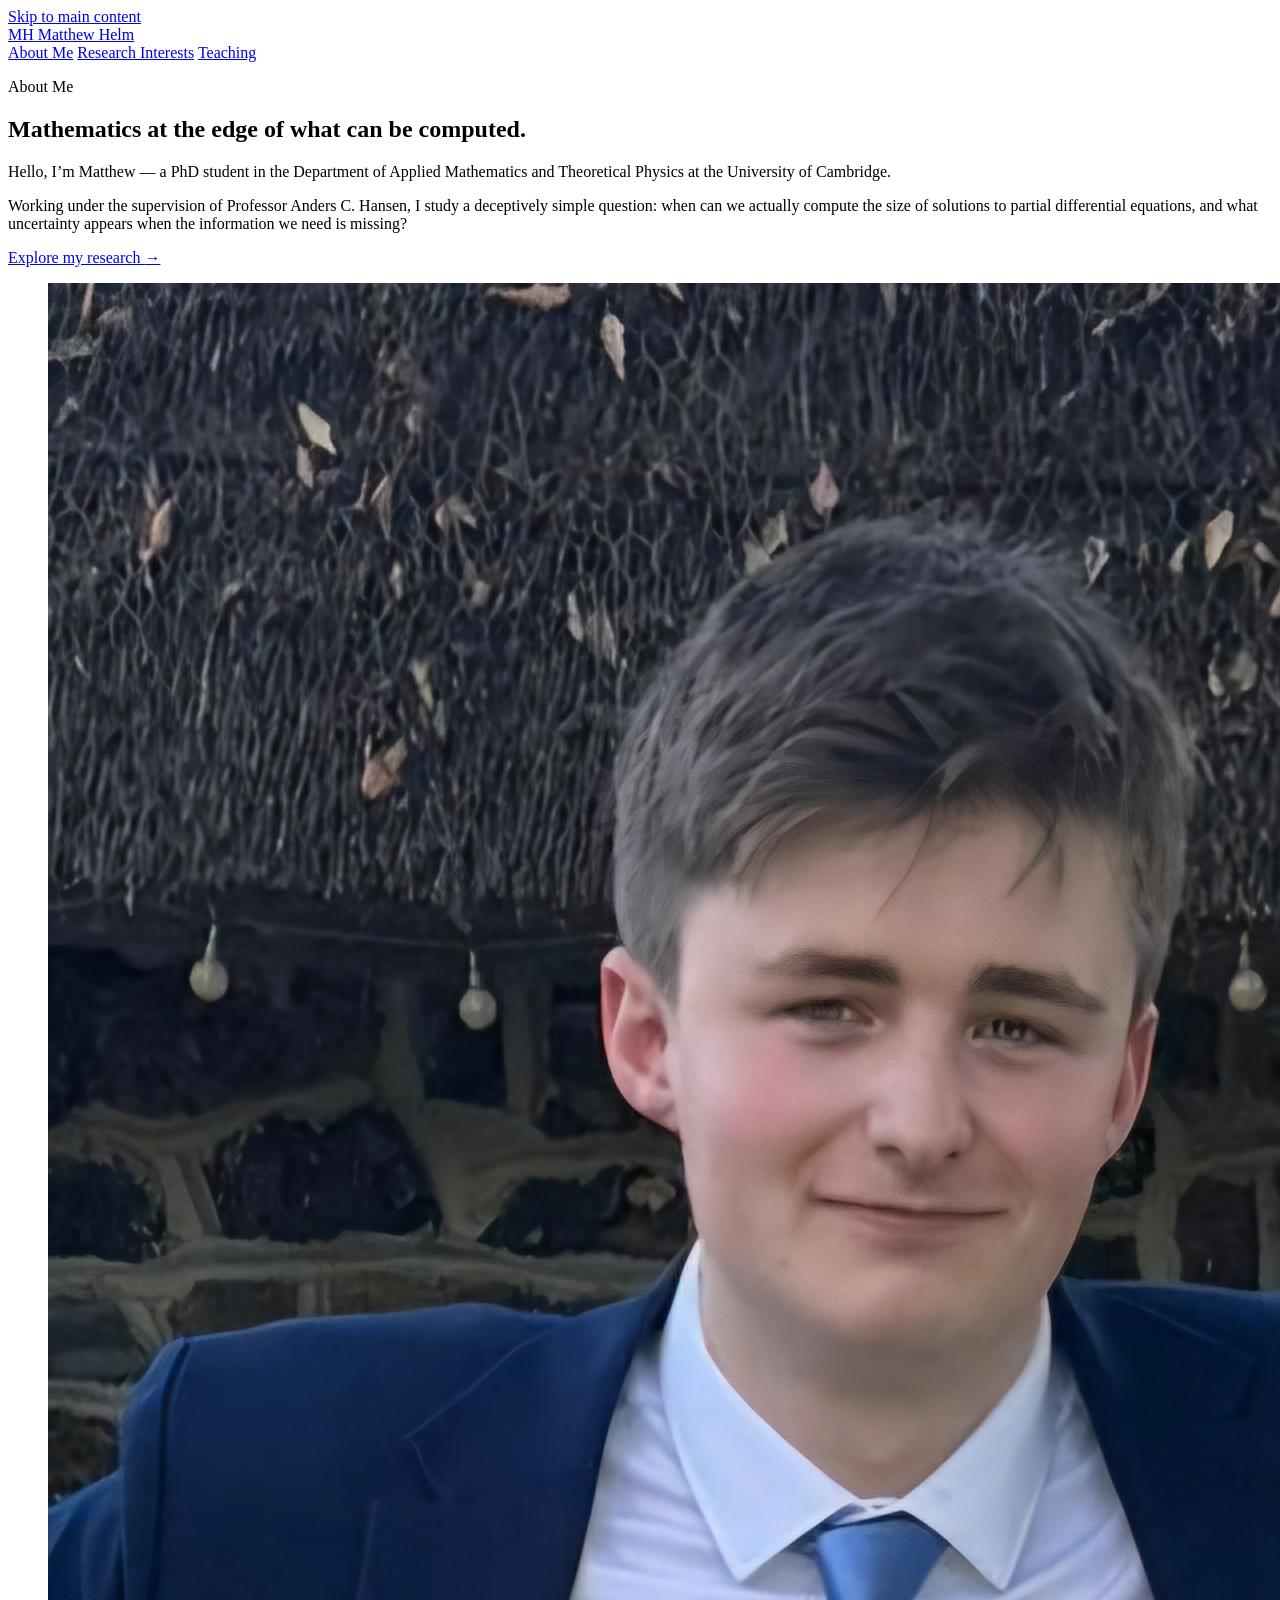
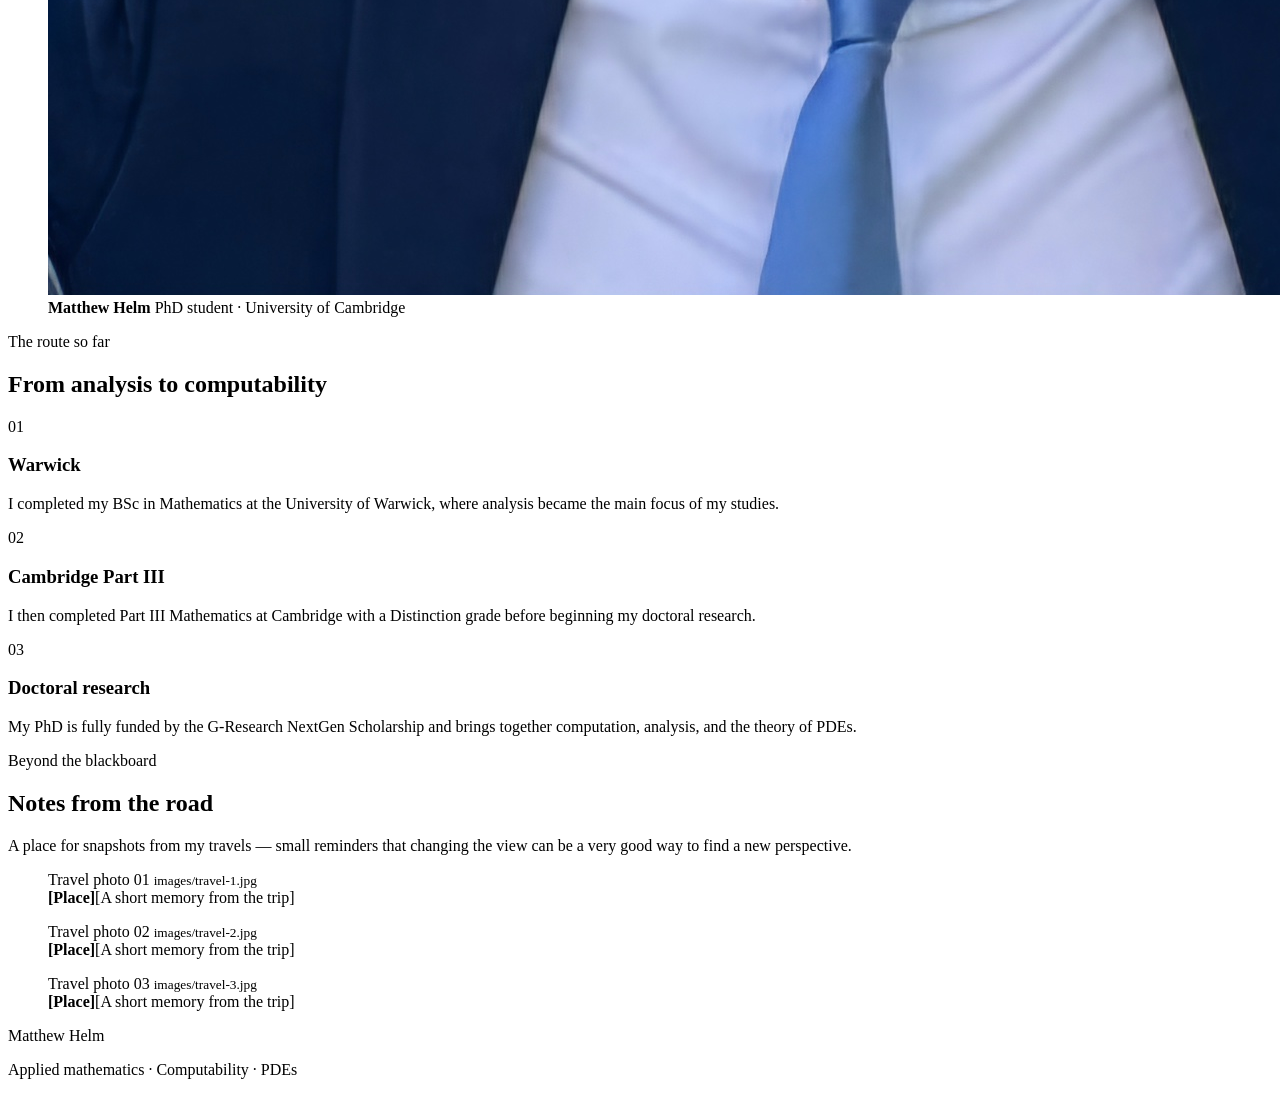
==== index.html @ 7ed7c749 "Add files via upload" ====
<!DOCTYPE html>
<html lang="en">
<head>
  <meta charset="UTF-8">
  <meta name="viewport" content="width=device-width, initial-scale=1.0">
  <meta name="description" content="About Matthew Helm, a PhD student in applied mathematics at the University of Cambridge.">
  <title>About Me | Matthew Helm</title>
  <link rel="stylesheet" href="styles.css">
</head>
<body>
  <a class="skip-link" href="#main-content">Skip to main content</a>

  <header class="site-header">
    <div class="shell header-inner">
      <a class="site-name" href="index.html" aria-label="Matthew Helm, home">
        <span class="monogram" aria-hidden="true">MH</span>
        <span>Matthew Helm</span>
      </a>

      <nav class="site-nav" aria-label="Primary navigation">
        <a href="index.html" aria-current="page">About Me</a>
        <a href="research.html">Research Interests</a>
        <a href="teaching.html">Teaching</a>
      </nav>
    </div>
  </header>

  <main id="main-content">
    <section class="hero shell">
      <div class="hero-copy">
        <p class="eyebrow">About Me</p>
        <h1>Mathematics at the edge of what can be computed.</h1>
        <p class="lead">
          Hello, I’m Matthew — a PhD student in the Department of Applied Mathematics
          and Theoretical Physics at the University of Cambridge.
        </p>
        <p>
          Working under the supervision of Professor Anders C. Hansen, I study a
          deceptively simple question: when can we actually compute the size of
          solutions to partial differential equations, and what uncertainty appears
          when the information we need is missing?
        </p>
        <a class="text-link" href="research.html">Explore my research <span aria-hidden="true">→</span></a>
      </div>

      <figure class="portrait-card">
        <!-- Keep your existing profile photo at images/profile.jpg. -->
        <div class="portrait-media">
          <object class="profile-photo" data="images/profile.jpg" type="image/jpeg" aria-label="Portrait of Matthew Helm">
            <div class="profile-placeholder">
              <span>Profile photo</span>
              <small>images/profile.jpg</small>
            </div>
          </object>
        </div>
        <figcaption>
          <strong>Matthew Helm</strong>
          <span>PhD student · University of Cambridge</span>
        </figcaption>
      </figure>
    </section>

    <section class="section shell">
      <div class="section-heading">
        <p class="eyebrow">The route so far</p>
        <h2>From analysis to computability</h2>
      </div>

      <div class="story-grid">
        <article class="story-card">
          <span class="story-number">01</span>
          <h3>Warwick</h3>
          <p>
            I completed my BSc in Mathematics at the University of Warwick, where
            analysis became the main focus of my studies.
          </p>
        </article>

        <article class="story-card">
          <span class="story-number">02</span>
          <h3>Cambridge Part III</h3>
          <p>
            I then completed Part III Mathematics at Cambridge with a Distinction
            grade before beginning my doctoral research.
          </p>
        </article>

        <article class="story-card accent-card">
          <span class="story-number">03</span>
          <h3>Doctoral research</h3>
          <p>
            My PhD is fully funded by the G-Research NextGen Scholarship and brings
            together computation, analysis, and the theory of PDEs.
          </p>
        </article>
      </div>
    </section>

    <section class="section travel-section">
      <div class="shell">
        <div class="section-heading split-heading">
          <div>
            <p class="eyebrow">Beyond the blackboard</p>
            <h2>Notes from the road</h2>
          </div>
          <p>
            A place for snapshots from my travels — small reminders that changing
            the view can be a very good way to find a new perspective.
          </p>
        </div>

        <div class="travel-grid">
          <figure class="travel-card">
            <!-- Replace the div below with: <img src="images/travel-1.jpg" alt="Describe the place and what is visible"> -->
            <div class="photo-placeholder" role="img" aria-label="Placeholder for the first travel photograph">
              <span>Travel photo 01</span>
              <small>images/travel-1.jpg</small>
            </div>
            <figcaption><strong>[Place]</strong><span>[A short memory from the trip]</span></figcaption>
          </figure>

          <figure class="travel-card">
            <!-- Replace the div below with: <img src="images/travel-2.jpg" alt="Describe the place and what is visible"> -->
            <div class="photo-placeholder warm" role="img" aria-label="Placeholder for the second travel photograph">
              <span>Travel photo 02</span>
              <small>images/travel-2.jpg</small>
            </div>
            <figcaption><strong>[Place]</strong><span>[A short memory from the trip]</span></figcaption>
          </figure>

          <figure class="travel-card">
            <!-- Replace the div below with: <img src="images/travel-3.jpg" alt="Describe the place and what is visible"> -->
            <div class="photo-placeholder cool" role="img" aria-label="Placeholder for the third travel photograph">
              <span>Travel photo 03</span>
              <small>images/travel-3.jpg</small>
            </div>
            <figcaption><strong>[Place]</strong><span>[A short memory from the trip]</span></figcaption>
          </figure>
        </div>
      </div>
    </section>
  </main>

  <footer class="site-footer">
    <div class="shell footer-inner">
      <p>Matthew Helm</p>
      <p>Applied mathematics · Computability · PDEs</p>
    </div>
  </footer>
</body>
</html>
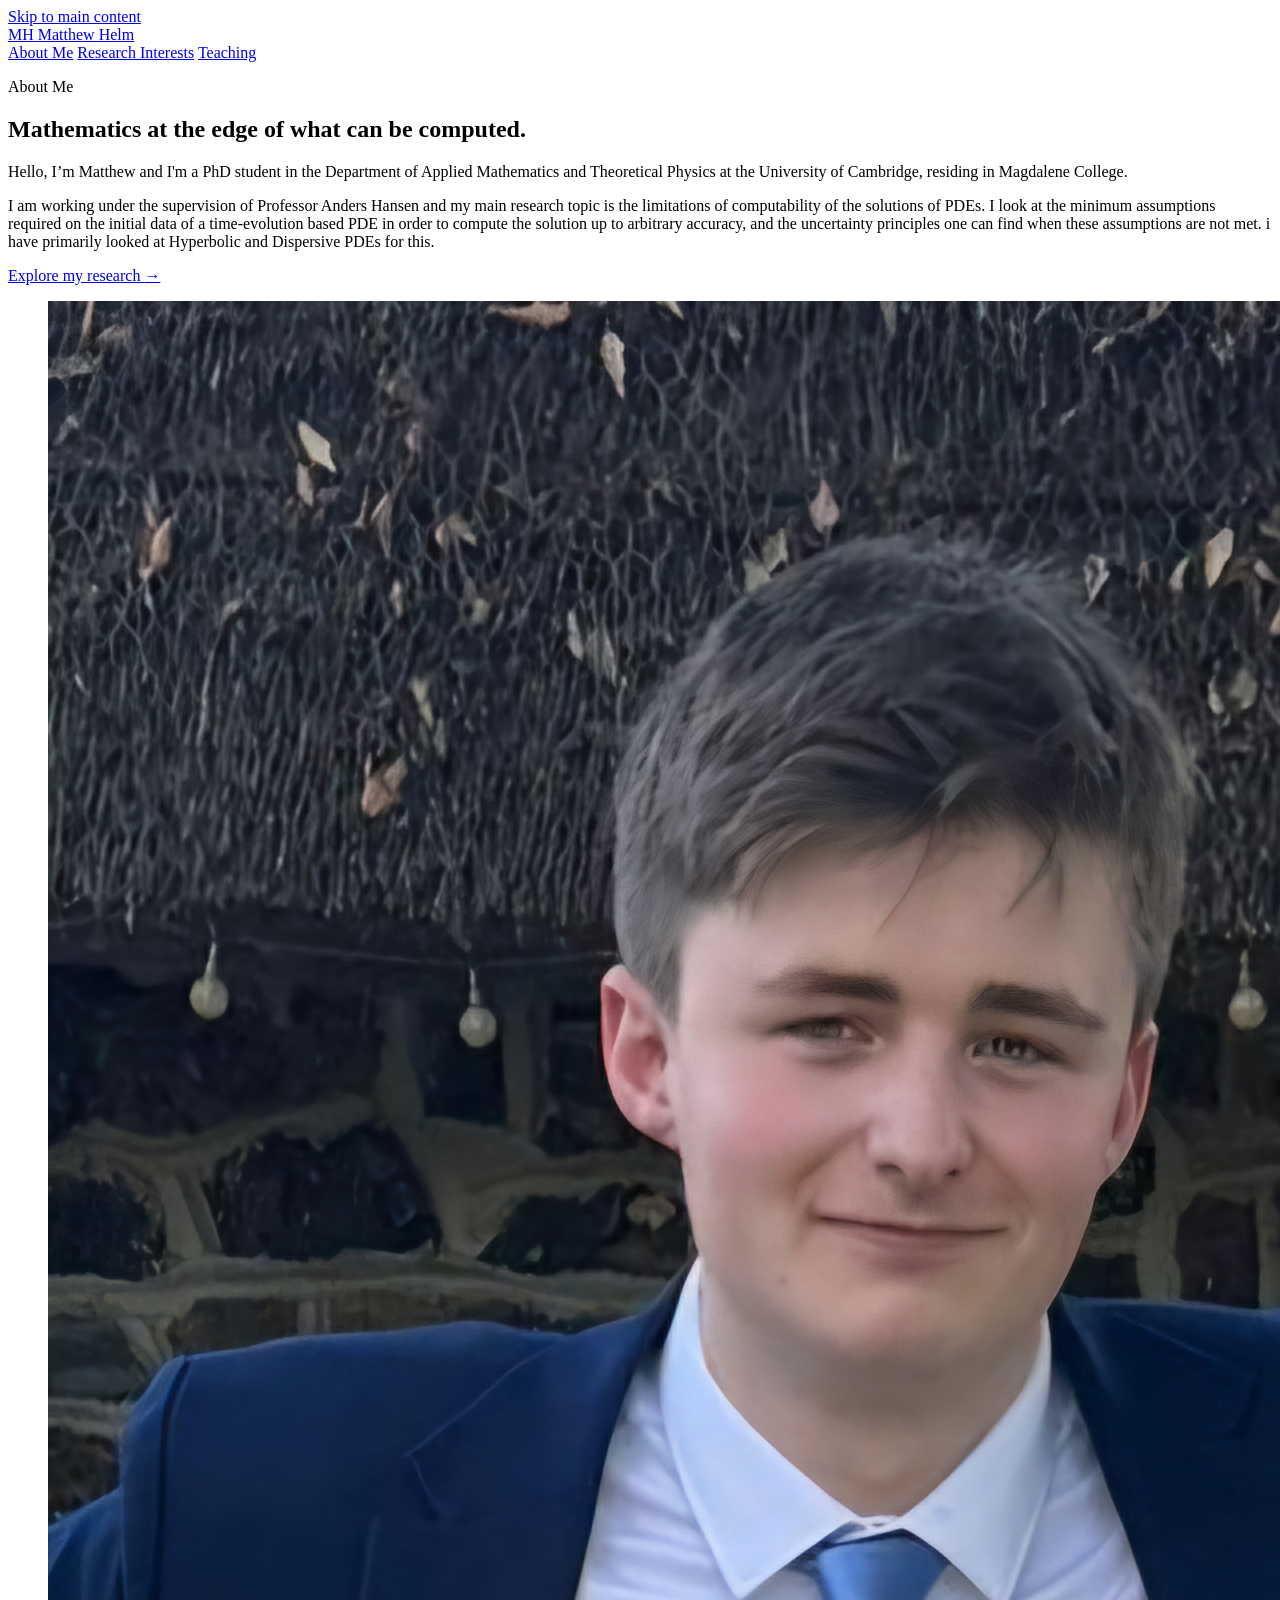
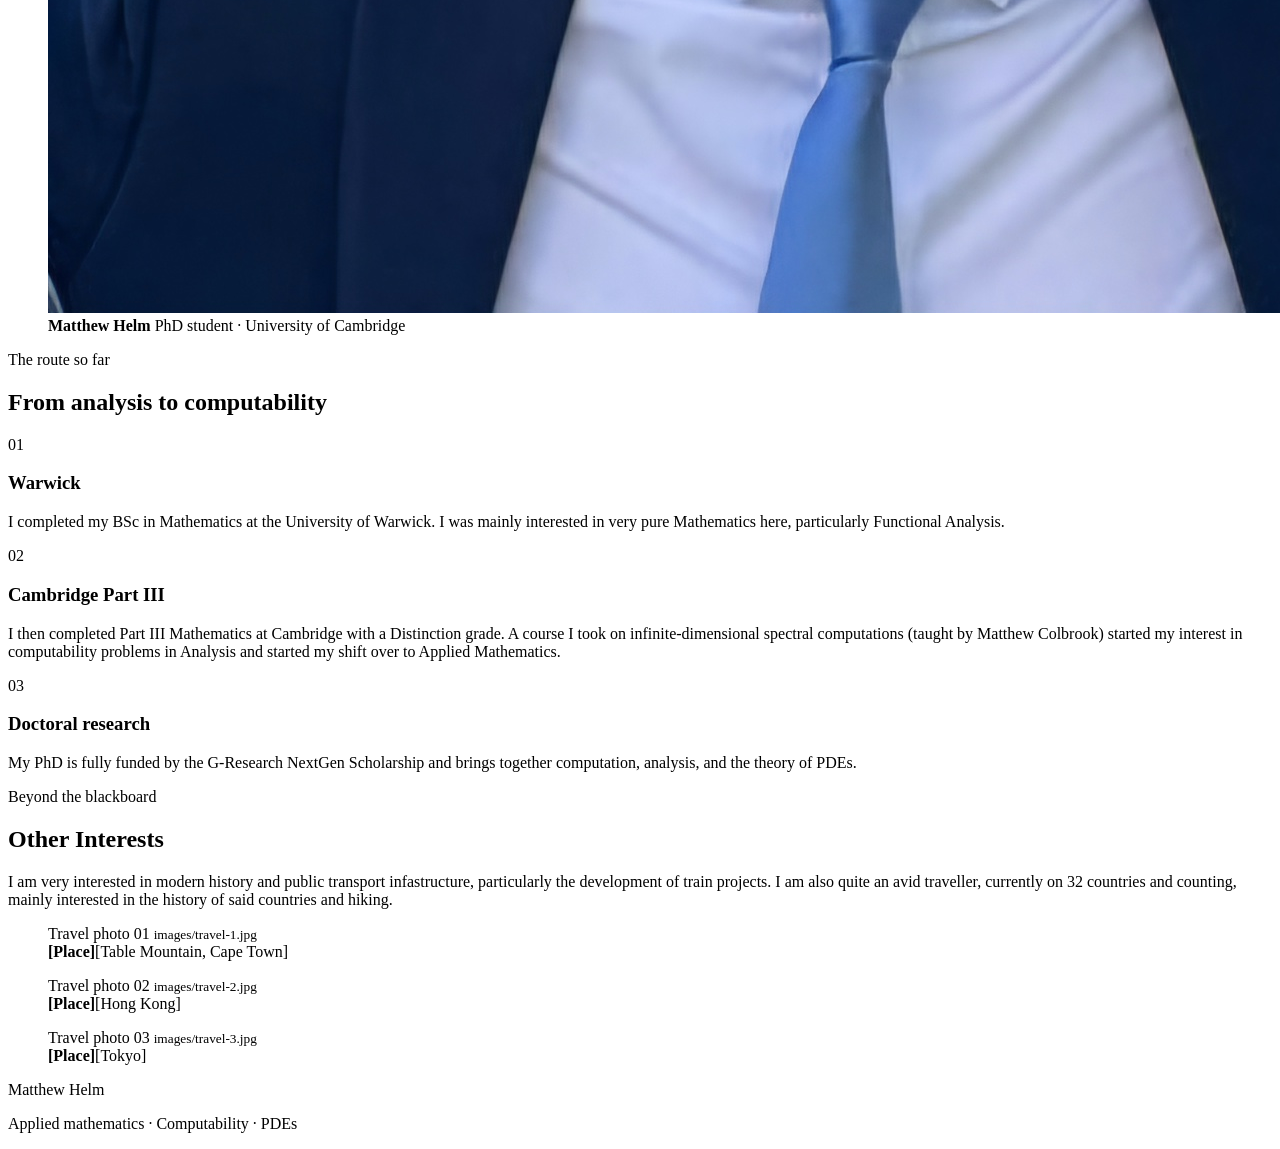
==== commit 23e4c33a: "Revise personal details and interests in index.html Updated personal information and interests in th" ====
--- a/index.html
+++ b/index.html
@@ -3,7 +3,6 @@
 <head>
   <meta charset="UTF-8">
   <meta name="viewport" content="width=device-width, initial-scale=1.0">
-  <meta name="description" content="About Matthew Helm, a PhD student in applied mathematics at the University of Cambridge.">
   <title>About Me | Matthew Helm</title>
   <link rel="stylesheet" href="styles.css">
 </head>
@@ -31,14 +30,13 @@
         <p class="eyebrow">About Me</p>
         <h1>Mathematics at the edge of what can be computed.</h1>
         <p class="lead">
-          Hello, I’m Matthew — a PhD student in the Department of Applied Mathematics
-          and Theoretical Physics at the University of Cambridge.
+          Hello, I’m Matthew and I'm a PhD student in the Department of Applied Mathematics
+          and Theoretical Physics at the University of Cambridge, residing in Magdalene College.
         </p>
         <p>
-          Working under the supervision of Professor Anders C. Hansen, I study a
-          deceptively simple question: when can we actually compute the size of
-          solutions to partial differential equations, and what uncertainty appears
-          when the information we need is missing?
+          I am working under the supervision of Professor Anders Hansen and my main research topic is the limitations of computability of the solutions of PDEs.
+          I look at the minimum assumptions required on the initial data of a time-evolution based PDE in order to compute the solution up to arbitrary accuracy,
+          and the uncertainty principles one can find when these assumptions are not met. i have primarily looked at Hyperbolic and Dispersive PDEs for this.
         </p>
         <a class="text-link" href="research.html">Explore my research <span aria-hidden="true">→</span></a>
       </div>
@@ -71,8 +69,7 @@
           <span class="story-number">01</span>
           <h3>Warwick</h3>
           <p>
-            I completed my BSc in Mathematics at the University of Warwick, where
-            analysis became the main focus of my studies.
+            I completed my BSc in Mathematics at the University of Warwick. I was mainly interested in very pure Mathematics here, particularly Functional Analysis.
           </p>
         </article>
 
@@ -81,7 +78,8 @@
           <h3>Cambridge Part III</h3>
           <p>
             I then completed Part III Mathematics at Cambridge with a Distinction
-            grade before beginning my doctoral research.
+            grade. A course I took on infinite-dimensional spectral computations (taught by Matthew Colbrook) started my interest in computability problems in Analysis and
+            started my shift over to Applied Mathematics.
           </p>
         </article>
 
@@ -101,11 +99,11 @@
         <div class="section-heading split-heading">
           <div>
             <p class="eyebrow">Beyond the blackboard</p>
-            <h2>Notes from the road</h2>
+            <h2>Other Interests</h2>
           </div>
           <p>
-            A place for snapshots from my travels — small reminders that changing
-            the view can be a very good way to find a new perspective.
+            I am very interested in modern history and public transport infastructure, particularly the development of train projects.
+            I am also quite an avid traveller, currently on 32 countries and counting, mainly interested in the history of said countries and hiking.
           </p>
         </div>
 
@@ -116,7 +114,7 @@
               <span>Travel photo 01</span>
               <small>images/travel-1.jpg</small>
             </div>
-            <figcaption><strong>[Place]</strong><span>[A short memory from the trip]</span></figcaption>
+            <figcaption><strong>[Place]</strong><span>[Table Mountain, Cape Town]</span></figcaption>
           </figure>
 
           <figure class="travel-card">
@@ -125,7 +123,7 @@
               <span>Travel photo 02</span>
               <small>images/travel-2.jpg</small>
             </div>
-            <figcaption><strong>[Place]</strong><span>[A short memory from the trip]</span></figcaption>
+            <figcaption><strong>[Place]</strong><span>[Hong Kong]</span></figcaption>
           </figure>
 
           <figure class="travel-card">
@@ -134,7 +132,7 @@
               <span>Travel photo 03</span>
               <small>images/travel-3.jpg</small>
             </div>
-            <figcaption><strong>[Place]</strong><span>[A short memory from the trip]</span></figcaption>
+            <figcaption><strong>[Place]</strong><span>[Tokyo]</span></figcaption>
           </figure>
         </div>
       </div>
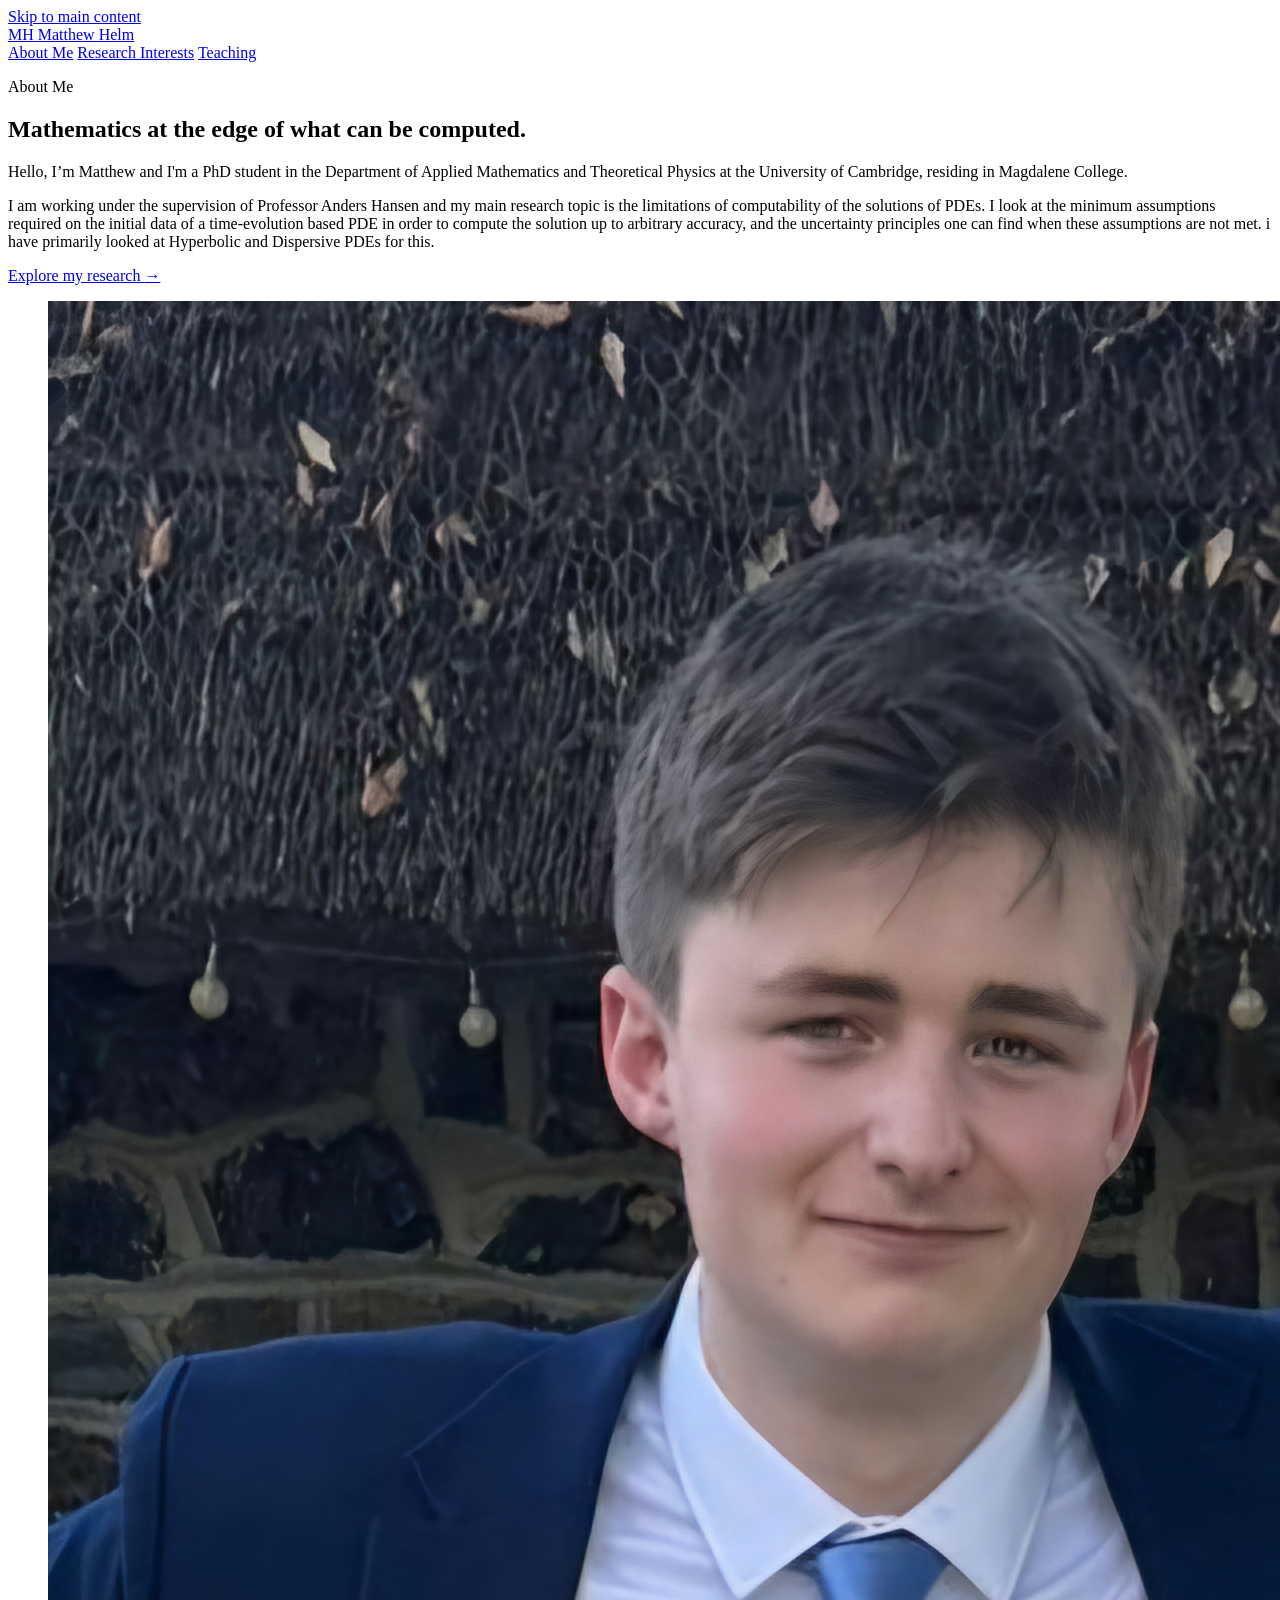
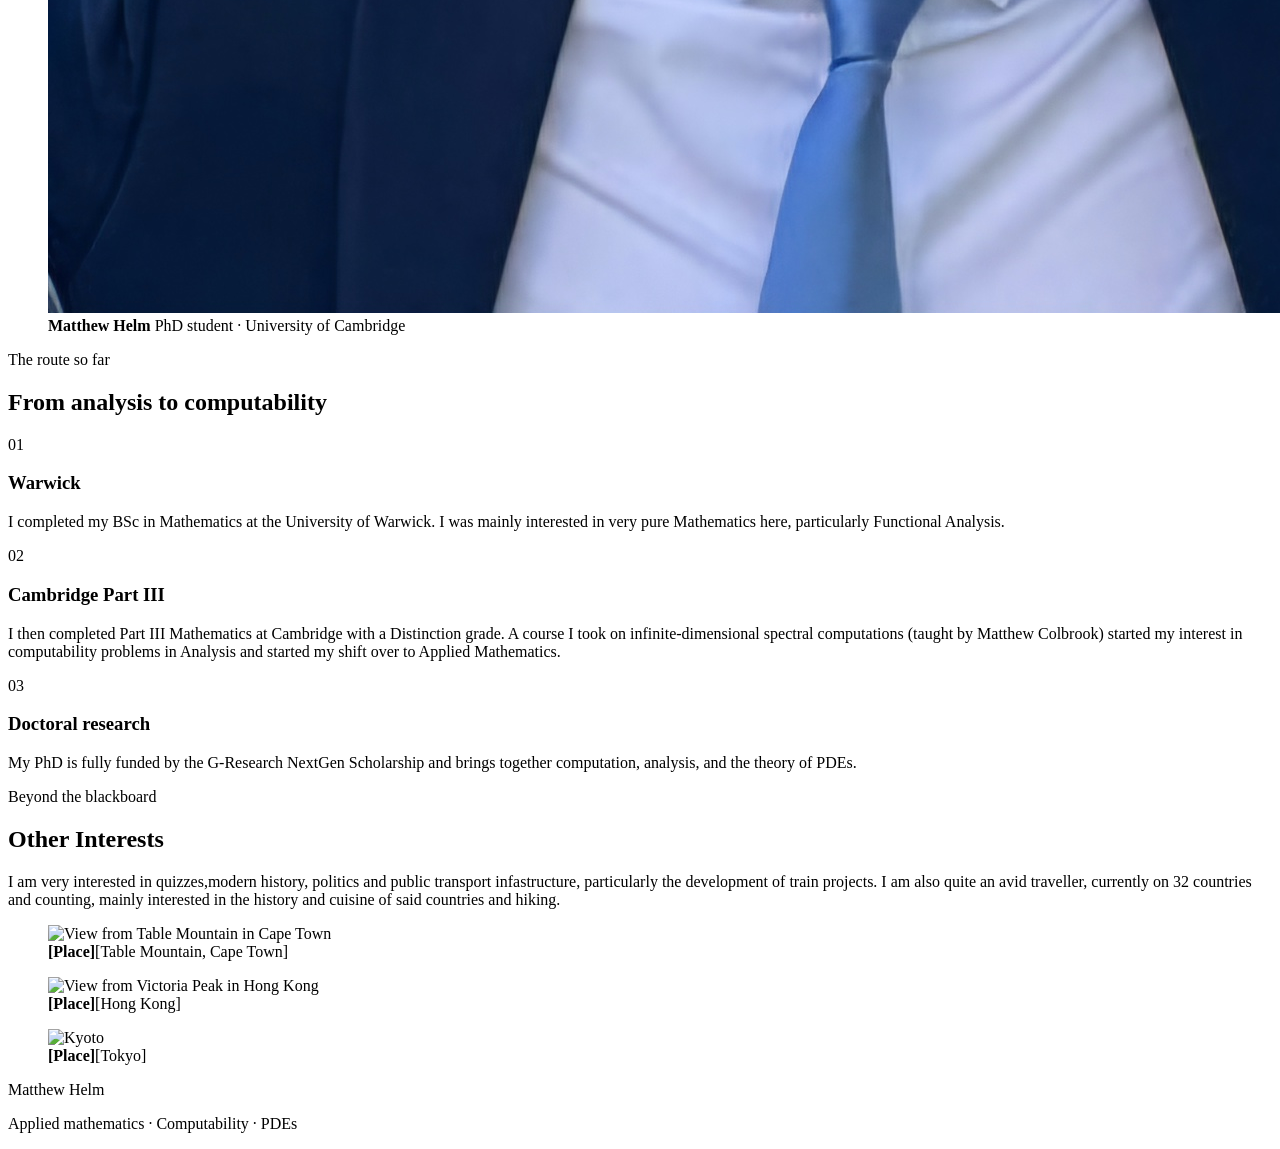
==== commit 038aade9: "Revise interests and add travel images Updated interests and replaced placeholder images with actual" ====
--- a/index.html
+++ b/index.html
@@ -102,36 +102,35 @@
             <h2>Other Interests</h2>
           </div>
           <p>
-            I am very interested in modern history and public transport infastructure, particularly the development of train projects.
-            I am also quite an avid traveller, currently on 32 countries and counting, mainly interested in the history of said countries and hiking.
+            I am very interested in quizzes,modern history, politics and public transport infastructure, particularly the development of train projects.
+            I am also quite an avid traveller, currently on 32 countries and counting, mainly interested in the history and cuisine of said countries and hiking.
           </p>
         </div>
 
         <div class="travel-grid">
           <figure class="travel-card">
-            <!-- Replace the div below with: <img src="images/travel-1.jpg" alt="Describe the place and what is visible"> -->
-            <div class="photo-placeholder" role="img" aria-label="Placeholder for the first travel photograph">
-              <span>Travel photo 01</span>
-              <small>images/travel-1.jpg</small>
-            </div>
+            <img
+  src="images/travel-1.jpg"
+  alt="View from Table Mountain in Cape Town"
+>
             <figcaption><strong>[Place]</strong><span>[Table Mountain, Cape Town]</span></figcaption>
           </figure>
 
           <figure class="travel-card">
-            <!-- Replace the div below with: <img src="images/travel-2.jpg" alt="Describe the place and what is visible"> -->
-            <div class="photo-placeholder warm" role="img" aria-label="Placeholder for the second travel photograph">
-              <span>Travel photo 02</span>
-              <small>images/travel-2.jpg</small>
-            </div>
+      
+                        <img
+  src="images/travel-2.jpg"
+  alt="View from Victoria Peak in Hong Kong"
+>
             <figcaption><strong>[Place]</strong><span>[Hong Kong]</span></figcaption>
           </figure>
 
           <figure class="travel-card">
-            <!-- Replace the div below with: <img src="images/travel-3.jpg" alt="Describe the place and what is visible"> -->
-            <div class="photo-placeholder cool" role="img" aria-label="Placeholder for the third travel photograph">
-              <span>Travel photo 03</span>
-              <small>images/travel-3.jpg</small>
-            </div>
+       
+                        <img
+  src="images/travel-3.jpg"
+  alt="Kyoto"
+>
             <figcaption><strong>[Place]</strong><span>[Tokyo]</span></figcaption>
           </figure>
         </div>
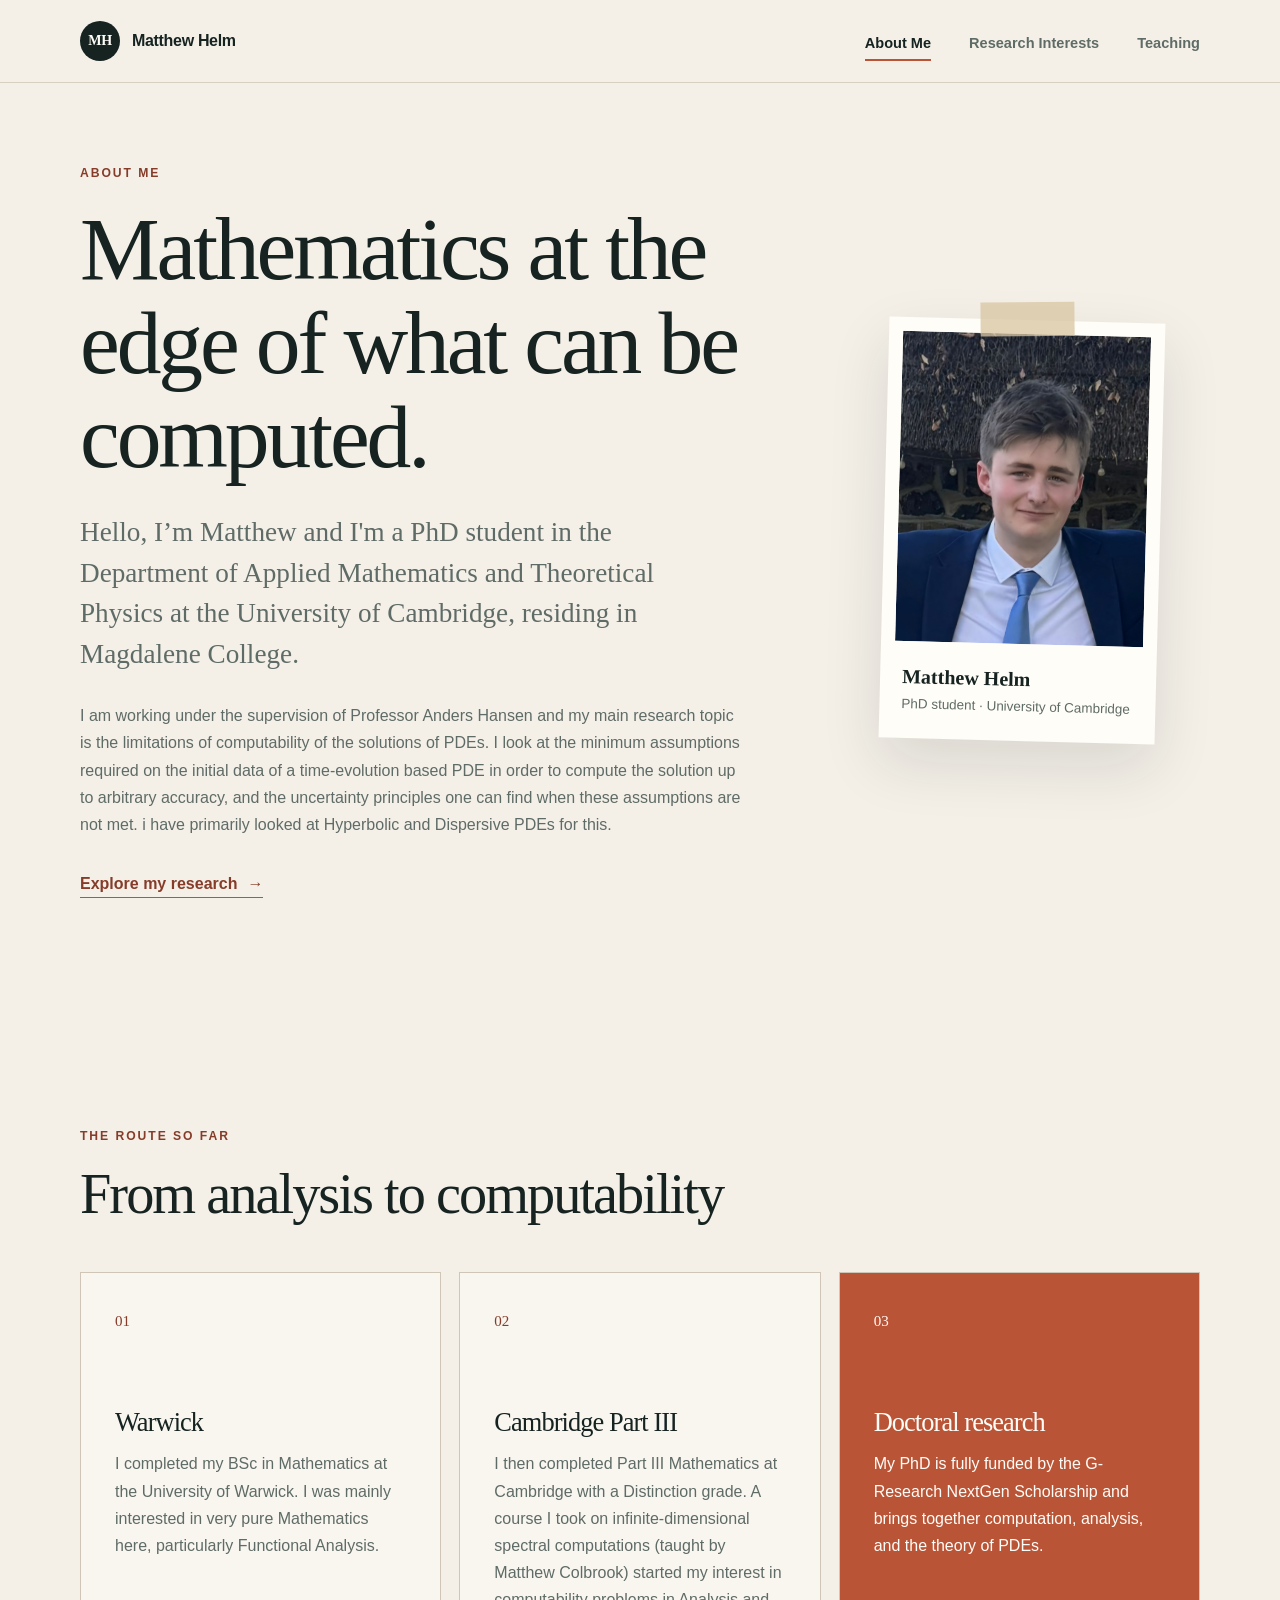
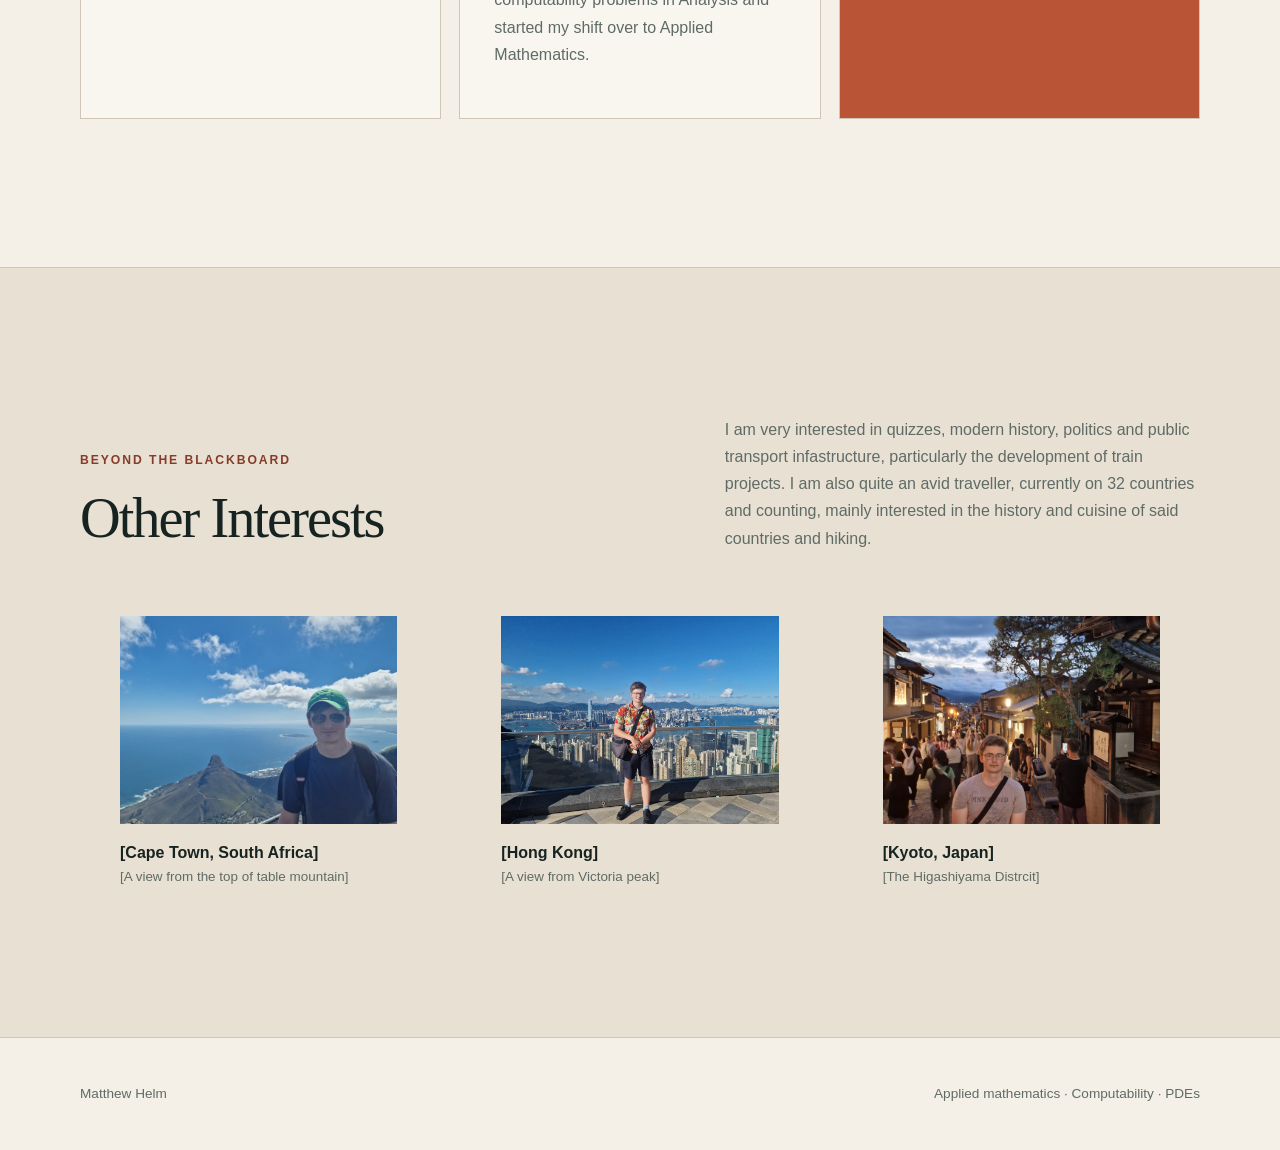
==== commit 78777b72: "Revise travel figure captions for accuracy Updated place names and descriptions in travel figures." ====
--- a/index.html
+++ b/index.html
@@ -102,7 +102,7 @@
             <h2>Other Interests</h2>
           </div>
           <p>
-            I am very interested in quizzes,modern history, politics and public transport infastructure, particularly the development of train projects.
+            I am very interested in quizzes, modern history, politics and public transport infastructure, particularly the development of train projects.
             I am also quite an avid traveller, currently on 32 countries and counting, mainly interested in the history and cuisine of said countries and hiking.
           </p>
         </div>
@@ -113,7 +113,7 @@
   src="images/travel-1.jpg"
   alt="View from Table Mountain in Cape Town"
 >
-            <figcaption><strong>[Place]</strong><span>[Table Mountain, Cape Town]</span></figcaption>
+            <figcaption><strong>[Cape Town, South Africa]</strong><span>[A view from the top of table mountain]</span></figcaption>
           </figure>
 
           <figure class="travel-card">
@@ -122,7 +122,7 @@
   src="images/travel-2.jpg"
   alt="View from Victoria Peak in Hong Kong"
 >
-            <figcaption><strong>[Place]</strong><span>[Hong Kong]</span></figcaption>
+            <figcaption><strong>[Hong Kong]</strong><span>[A view from Victoria peak]</span></figcaption>
           </figure>
 
           <figure class="travel-card">
@@ -131,7 +131,7 @@
   src="images/travel-3.jpg"
   alt="Kyoto"
 >
-            <figcaption><strong>[Place]</strong><span>[Tokyo]</span></figcaption>
+            <figcaption><strong>[Kyoto, Japan]</strong><span>[The Higashiyama Distrcit]</span></figcaption>
           </figure>
         </div>
       </div>
--- a/styles.css
+++ b/styles.css
@@ -0,0 +1,684 @@
+:root {
+  --paper: #f4f0e8;
+  --paper-deep: #e8e0d3;
+  --ink: #162321;
+  --muted: #5f6b66;
+  --line: #cfc6b8;
+  --accent: #ba5437;
+  --accent-dark: #863c29;
+  --sage: #879b83;
+  --dark: #132725;
+  --white: #fffdf8;
+  --display: Georgia, "Times New Roman", serif;
+  --body: Inter, ui-sans-serif, -apple-system, BlinkMacSystemFont, "Segoe UI", sans-serif;
+  --shadow: 0 24px 60px rgba(22, 35, 33, 0.12);
+}
+
+* {
+  box-sizing: border-box;
+}
+
+html {
+  scroll-behavior: smooth;
+}
+
+body {
+  margin: 0;
+  background: var(--paper);
+  color: var(--ink);
+  font-family: var(--body);
+  font-size: 1rem;
+  line-height: 1.7;
+}
+
+img {
+  display: block;
+  max-width: 100%;
+}
+
+a {
+  color: inherit;
+}
+
+p,
+h1,
+h2,
+h3,
+figure {
+  margin-top: 0;
+}
+
+.shell {
+  width: min(1120px, calc(100% - 40px));
+  margin-inline: auto;
+}
+
+.skip-link {
+  position: fixed;
+  top: 12px;
+  left: 12px;
+  z-index: 100;
+  padding: 10px 14px;
+  transform: translateY(-150%);
+  background: var(--ink);
+  color: var(--white);
+}
+
+.skip-link:focus {
+  transform: translateY(0);
+}
+
+.site-header {
+  position: sticky;
+  top: 0;
+  z-index: 20;
+  border-bottom: 1px solid rgba(207, 198, 184, 0.78);
+  background: rgba(244, 240, 232, 0.93);
+  backdrop-filter: blur(14px);
+}
+
+.header-inner,
+.footer-inner {
+  display: flex;
+  align-items: center;
+  justify-content: space-between;
+  gap: 28px;
+}
+
+.header-inner {
+  min-height: 82px;
+}
+
+.site-name {
+  display: inline-flex;
+  align-items: center;
+  gap: 12px;
+  font-weight: 750;
+  letter-spacing: -0.02em;
+  text-decoration: none;
+}
+
+.monogram {
+  display: grid;
+  width: 40px;
+  height: 40px;
+  place-items: center;
+  border-radius: 50%;
+  background: var(--ink);
+  color: var(--white);
+  font-family: var(--display);
+  font-size: 0.88rem;
+}
+
+.site-nav {
+  display: flex;
+  align-items: center;
+  gap: clamp(18px, 3vw, 38px);
+}
+
+.site-nav a {
+  position: relative;
+  padding: 28px 0 24px;
+  color: var(--muted);
+  font-size: 0.91rem;
+  font-weight: 650;
+  text-decoration: none;
+}
+
+.site-nav a::after {
+  position: absolute;
+  right: 0;
+  bottom: 18px;
+  left: 0;
+  height: 2px;
+  transform: scaleX(0);
+  transform-origin: left;
+  background: var(--accent);
+  content: "";
+  transition: transform 180ms ease;
+}
+
+.site-nav a:hover,
+.site-nav a:focus-visible,
+.site-nav a[aria-current="page"] {
+  color: var(--ink);
+}
+
+.site-nav a:hover::after,
+.site-nav a:focus-visible::after,
+.site-nav a[aria-current="page"]::after {
+  transform: scaleX(1);
+}
+
+.hero {
+  display: grid;
+  grid-template-columns: minmax(0, 1.3fr) minmax(300px, 0.7fr);
+  align-items: center;
+  gap: clamp(48px, 8vw, 104px);
+  min-height: calc(100vh - 82px);
+  padding-block: 80px;
+}
+
+.eyebrow {
+  margin-bottom: 18px;
+  color: var(--accent-dark);
+  font-size: 0.76rem;
+  font-weight: 800;
+  letter-spacing: 0.16em;
+  text-transform: uppercase;
+}
+
+h1,
+h2,
+h3 {
+  font-family: var(--display);
+  font-weight: 500;
+  line-height: 1.05;
+  letter-spacing: -0.035em;
+}
+
+h1 {
+  max-width: 830px;
+  margin-bottom: 28px;
+  font-size: clamp(3rem, 7vw, 6.35rem);
+}
+
+h2 {
+  margin-bottom: 20px;
+  font-size: clamp(2.2rem, 4.4vw, 4rem);
+}
+
+h3 {
+  margin-bottom: 14px;
+  font-size: 1.65rem;
+}
+
+.hero-copy > p:not(.eyebrow),
+.page-hero > p:not(.eyebrow),
+.prose-stack > p {
+  color: var(--muted);
+}
+
+.lead,
+.large-copy {
+  font-family: var(--display);
+  font-size: clamp(1.28rem, 2.4vw, 1.7rem);
+  line-height: 1.5;
+}
+
+.text-link {
+  display: inline-flex;
+  gap: 10px;
+  align-items: center;
+  margin-top: 16px;
+  border-bottom: 1px solid var(--accent);
+  color: var(--accent-dark);
+  font-weight: 750;
+  text-decoration: none;
+}
+
+.text-link span {
+  transition: transform 160ms ease;
+}
+
+.text-link:hover span,
+.text-link:focus-visible span {
+  transform: translateX(5px);
+}
+
+.portrait-card {
+  position: relative;
+  margin-bottom: 0;
+  padding: 14px;
+  background: var(--white);
+  box-shadow: var(--shadow);
+  transform: rotate(1.5deg);
+}
+
+.portrait-card::before {
+  position: absolute;
+  top: -18px;
+  left: 50%;
+  width: 94px;
+  height: 34px;
+  transform: translateX(-50%) rotate(-2deg);
+  background: rgba(217, 199, 164, 0.76);
+  content: "";
+}
+
+.portrait-media {
+  width: 100%;
+  aspect-ratio: 4 / 5;
+  background: var(--paper-deep);
+  overflow: hidden;
+}
+
+.profile-photo {
+  display: block;
+  width: 100%;
+  height: 100%;
+  object-fit: cover;
+}
+
+.profile-placeholder {
+  display: flex;
+  width: 100%;
+  height: 100%;
+  flex-direction: column;
+  align-items: center;
+  justify-content: center;
+  background: var(--sage);
+  color: var(--ink);
+  text-align: center;
+}
+
+.profile-placeholder span {
+  font-family: var(--display);
+  font-size: 1.8rem;
+}
+
+.profile-placeholder small {
+  margin-top: 6px;
+}
+
+.portrait-card figcaption {
+  display: flex;
+  flex-direction: column;
+  padding: 18px 8px 8px;
+}
+
+.portrait-card figcaption strong {
+  font-family: var(--display);
+  font-size: 1.25rem;
+}
+
+.portrait-card figcaption span,
+.travel-card figcaption span {
+  color: var(--muted);
+  font-size: 0.84rem;
+}
+
+.section {
+  padding-block: clamp(84px, 12vw, 148px);
+}
+
+.section-heading {
+  max-width: 750px;
+  margin-bottom: 48px;
+}
+
+.split-heading {
+  display: grid;
+  grid-template-columns: 1.1fr 0.9fr;
+  gap: 64px;
+  align-items: end;
+  max-width: none;
+}
+
+.split-heading > p {
+  color: var(--muted);
+}
+
+.story-grid,
+.teaching-grid {
+  display: grid;
+  grid-template-columns: repeat(3, 1fr);
+  gap: 18px;
+}
+
+.story-card,
+.teaching-card,
+.topic-card {
+  border: 1px solid var(--line);
+  background: rgba(255, 253, 248, 0.44);
+}
+
+.story-card {
+  min-height: 310px;
+  padding: 34px;
+}
+
+.story-card p,
+.teaching-card p,
+.topic-card p {
+  color: var(--muted);
+}
+
+.story-number,
+.topic-card > span {
+  display: inline-block;
+  margin-bottom: 74px;
+  color: var(--accent-dark);
+  font-family: var(--display);
+  font-size: 0.94rem;
+}
+
+.accent-card {
+  background: var(--accent);
+  color: var(--white);
+}
+
+.accent-card p,
+.accent-card .story-number {
+  color: var(--white);
+}
+
+.travel-section {
+  border-top: 1px solid var(--line);
+  background: var(--paper-deep);
+}
+
+.travel-grid {
+  display: grid;
+  grid-template-columns: repeat(3, 1fr);
+  gap: 24px;
+}
+
+.travel-card {
+  margin-bottom: 0;
+}
+
+.travel-card img,
+.photo-placeholder {
+  width: 100%;
+  aspect-ratio: 4 / 3;
+  object-fit: cover;
+}
+
+.photo-placeholder {
+  display: flex;
+  flex-direction: column;
+  align-items: center;
+  justify-content: center;
+  border: 1px dashed rgba(22, 35, 33, 0.28);
+  background:
+    linear-gradient(145deg, rgba(255, 255, 255, 0.18), transparent 50%),
+    #586f59;
+  color: var(--white);
+  text-align: center;
+}
+
+.photo-placeholder.warm {
+  background-color: #925743;
+}
+
+.photo-placeholder.cool {
+  background-color: #4f6e73;
+}
+
+.photo-placeholder span {
+  font-family: var(--display);
+  font-size: clamp(1.35rem, 2.7vw, 2.1rem);
+}
+
+.photo-placeholder small {
+  margin-top: 6px;
+  opacity: 0.78;
+}
+
+.travel-card figcaption {
+  display: flex;
+  flex-direction: column;
+  padding-top: 15px;
+}
+
+.page-hero {
+  padding-block: clamp(100px, 14vw, 180px) clamp(74px, 10vw, 120px);
+  border-bottom: 1px solid var(--line);
+}
+
+.page-hero h1 {
+  max-width: 990px;
+  font-size: clamp(3.2rem, 7vw, 6.2rem);
+}
+
+.narrow-copy {
+  max-width: 760px;
+}
+
+.research-layout {
+  display: grid;
+  grid-template-columns: minmax(240px, 0.72fr) minmax(0, 1.28fr);
+  gap: clamp(56px, 9vw, 130px);
+  align-items: start;
+}
+
+.sticky-heading {
+  position: sticky;
+  top: 130px;
+  margin-bottom: 0;
+}
+
+.prose-stack > p {
+  max-width: 720px;
+}
+
+.topic-grid {
+  display: grid;
+  gap: 15px;
+  margin-top: 52px;
+}
+
+.topic-card {
+  display: grid;
+  grid-template-columns: 50px 0.8fr 1.2fr;
+  gap: 22px;
+  align-items: start;
+  padding: 28px;
+}
+
+.topic-card > span,
+.topic-card h3,
+.topic-card p {
+  margin-bottom: 0;
+}
+
+.dark-section {
+  background: var(--dark);
+  color: var(--white);
+}
+
+.dark-section .prose-stack > p {
+  color: rgba(255, 253, 248, 0.72);
+}
+
+.light-eyebrow {
+  color: #e6a78f;
+}
+
+.question-box {
+  margin-top: 48px;
+  padding: 34px;
+  border: 1px solid rgba(255, 255, 255, 0.2);
+}
+
+.question-box ul {
+  margin: 0;
+  padding-left: 22px;
+}
+
+.question-box li + li {
+  margin-top: 12px;
+}
+
+.teaching-card {
+  min-height: 350px;
+  padding: 34px;
+}
+
+.card-label {
+  display: inline-block;
+  margin-bottom: 96px;
+  color: var(--accent-dark);
+  font-size: 0.73rem;
+  font-weight: 800;
+  letter-spacing: 0.12em;
+  text-transform: uppercase;
+}
+
+.featured-card {
+  background: var(--dark);
+  color: var(--white);
+}
+
+.featured-card p {
+  color: rgba(255, 253, 248, 0.7);
+}
+
+.featured-card .card-label {
+  color: #e6a78f;
+}
+
+.placeholder-copy {
+  font-style: italic;
+}
+
+.teaching-note-section {
+  background: var(--accent);
+  color: var(--white);
+}
+
+.teaching-note {
+  max-width: 850px;
+  margin-inline: auto;
+  text-align: center;
+}
+
+.teaching-note .eyebrow {
+  color: var(--white);
+}
+
+.teaching-note p:last-child {
+  max-width: 660px;
+  margin-inline: auto;
+}
+
+.site-footer {
+  border-top: 1px solid var(--line);
+}
+
+.footer-inner {
+  min-height: 112px;
+  color: var(--muted);
+  font-size: 0.85rem;
+}
+
+.footer-inner p {
+  margin-bottom: 0;
+}
+
+@media (max-width: 820px) {
+  .header-inner {
+    align-items: flex-start;
+    flex-direction: column;
+    gap: 6px;
+    padding-top: 18px;
+  }
+
+  .site-nav {
+    width: 100%;
+    justify-content: space-between;
+  }
+
+  .site-nav a {
+    padding: 12px 0 18px;
+    font-size: 0.82rem;
+  }
+
+  .site-nav a::after {
+    bottom: 11px;
+  }
+
+  .hero,
+  .research-layout {
+    grid-template-columns: 1fr;
+  }
+
+  .hero {
+    min-height: auto;
+  }
+
+  .portrait-card {
+    width: min(480px, 92%);
+    margin-inline: auto;
+  }
+
+  .story-grid,
+  .teaching-grid {
+    grid-template-columns: 1fr;
+  }
+
+  .story-card,
+  .teaching-card {
+    min-height: auto;
+  }
+
+  .story-number,
+  .card-label {
+    margin-bottom: 42px;
+  }
+
+  .split-heading {
+    grid-template-columns: 1fr;
+    gap: 12px;
+  }
+
+  .sticky-heading {
+    position: static;
+  }
+}
+
+@media (max-width: 620px) {
+  .shell {
+    width: min(100% - 28px, 1120px);
+  }
+
+  .site-name > span:last-child {
+    font-size: 0.92rem;
+  }
+
+  .site-nav {
+    gap: 12px;
+    overflow-x: auto;
+  }
+
+  .site-nav a {
+    flex: 0 0 auto;
+  }
+
+  h1,
+  .page-hero h1 {
+    font-size: clamp(2.75rem, 14vw, 4.2rem);
+  }
+
+  .travel-grid {
+    grid-template-columns: 1fr;
+  }
+
+  .topic-card {
+    grid-template-columns: 38px 1fr;
+  }
+
+  .topic-card p {
+    grid-column: 2;
+  }
+
+  .footer-inner {
+    align-items: flex-start;
+    flex-direction: column;
+    justify-content: center;
+    gap: 4px;
+  }
+}
+
+@media (prefers-reduced-motion: reduce) {
+  html {
+    scroll-behavior: auto;
+  }
+
+  *,
+  *::before,
+  *::after {
+    transition-duration: 0.01ms !important;
+  }
+}
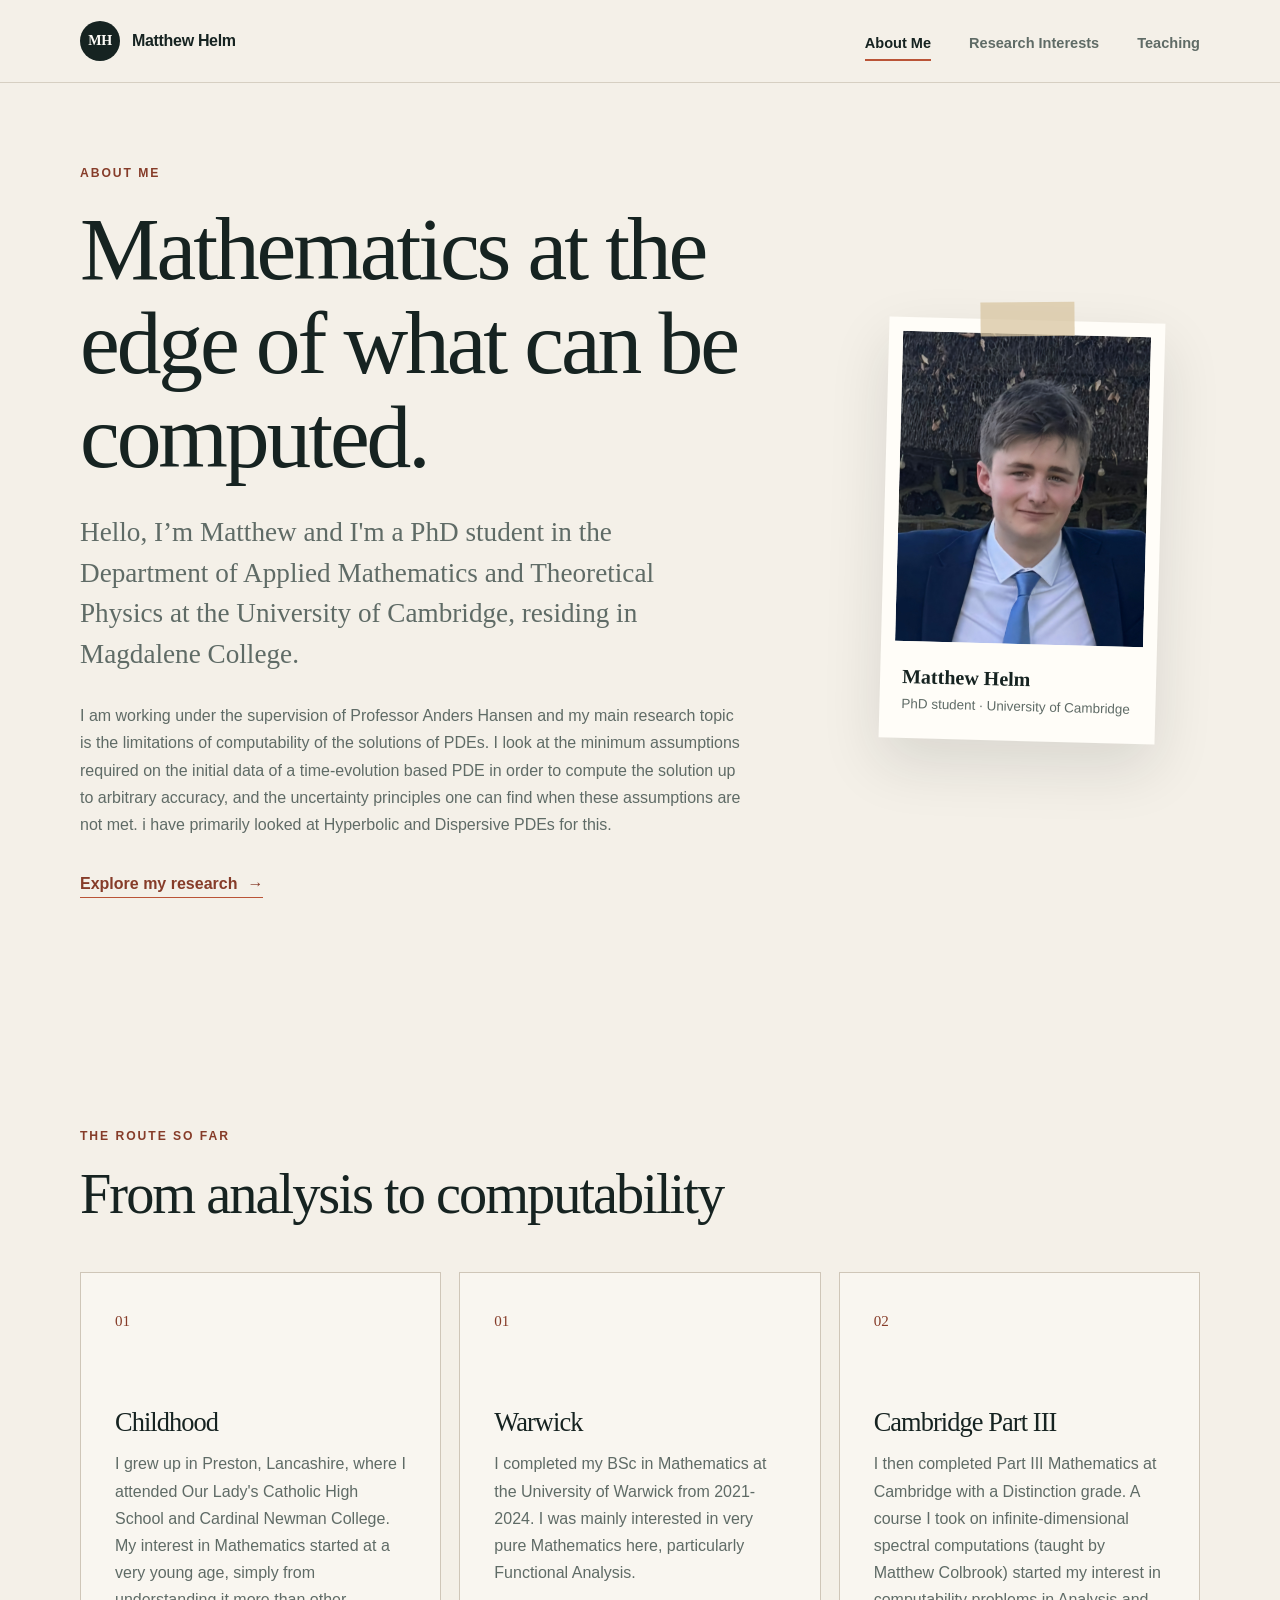
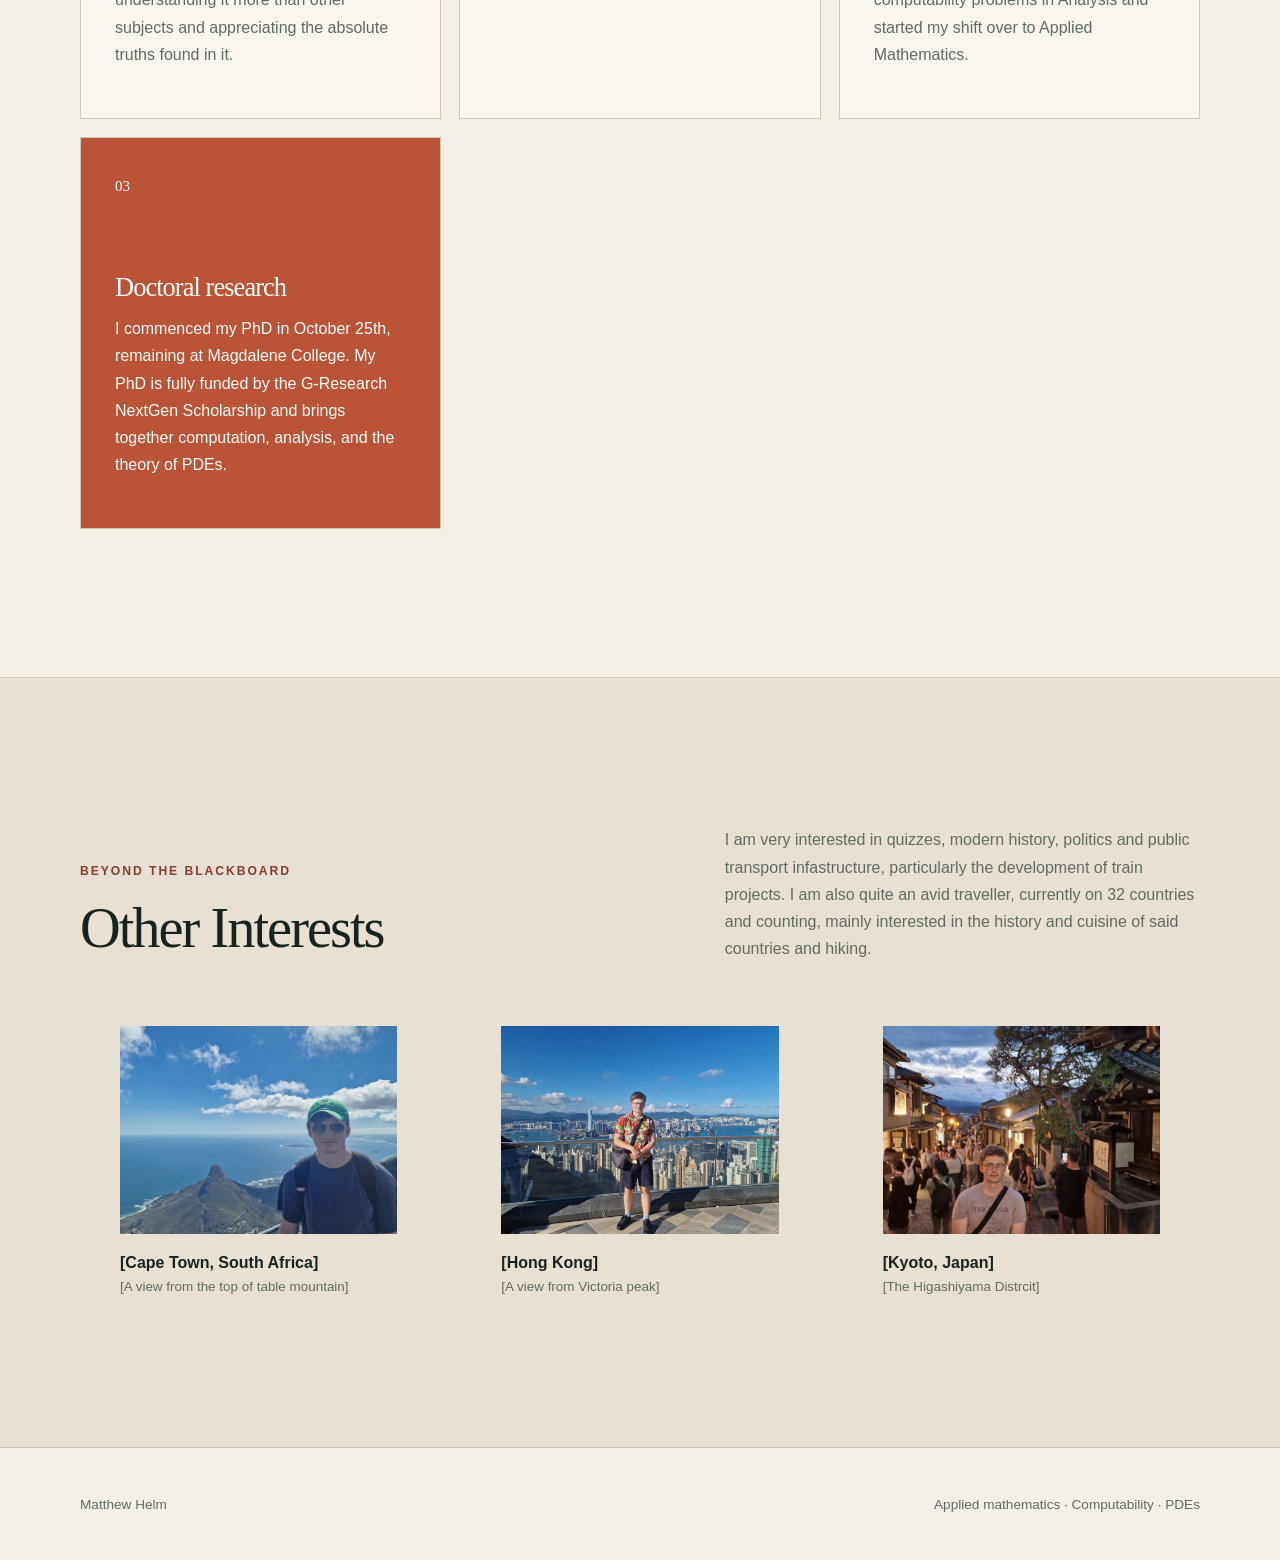
==== commit f1c53ab8: "Revise educational history in index.html Updated educational background details and added dates." ====
--- a/index.html
+++ b/index.html
@@ -67,9 +67,17 @@
       <div class="story-grid">
         <article class="story-card">
           <span class="story-number">01</span>
+          <h3>Childhood</h3>
+          <p>
+            I grew up in Preston, Lancashire, where I attended Our Lady's Catholic High School and Cardinal Newman College. My interest in Mathematics started at a very young age, simply
+            from understanding it more than other subjects and appreciating the absolute truths found in it.
+          </p>
+        </article>
+        <article class="story-card">
+          <span class="story-number">01</span>
           <h3>Warwick</h3>
           <p>
-            I completed my BSc in Mathematics at the University of Warwick. I was mainly interested in very pure Mathematics here, particularly Functional Analysis.
+            I completed my BSc in Mathematics at the University of Warwick from 2021-2024. I was mainly interested in very pure Mathematics here, particularly Functional Analysis.
           </p>
         </article>
 
@@ -87,7 +95,7 @@
           <span class="story-number">03</span>
           <h3>Doctoral research</h3>
           <p>
-            My PhD is fully funded by the G-Research NextGen Scholarship and brings
+            I commenced my PhD in October 25th, remaining at Magdalene College. My PhD is fully funded by the G-Research NextGen Scholarship and brings
             together computation, analysis, and the theory of PDEs.
           </p>
         </article>
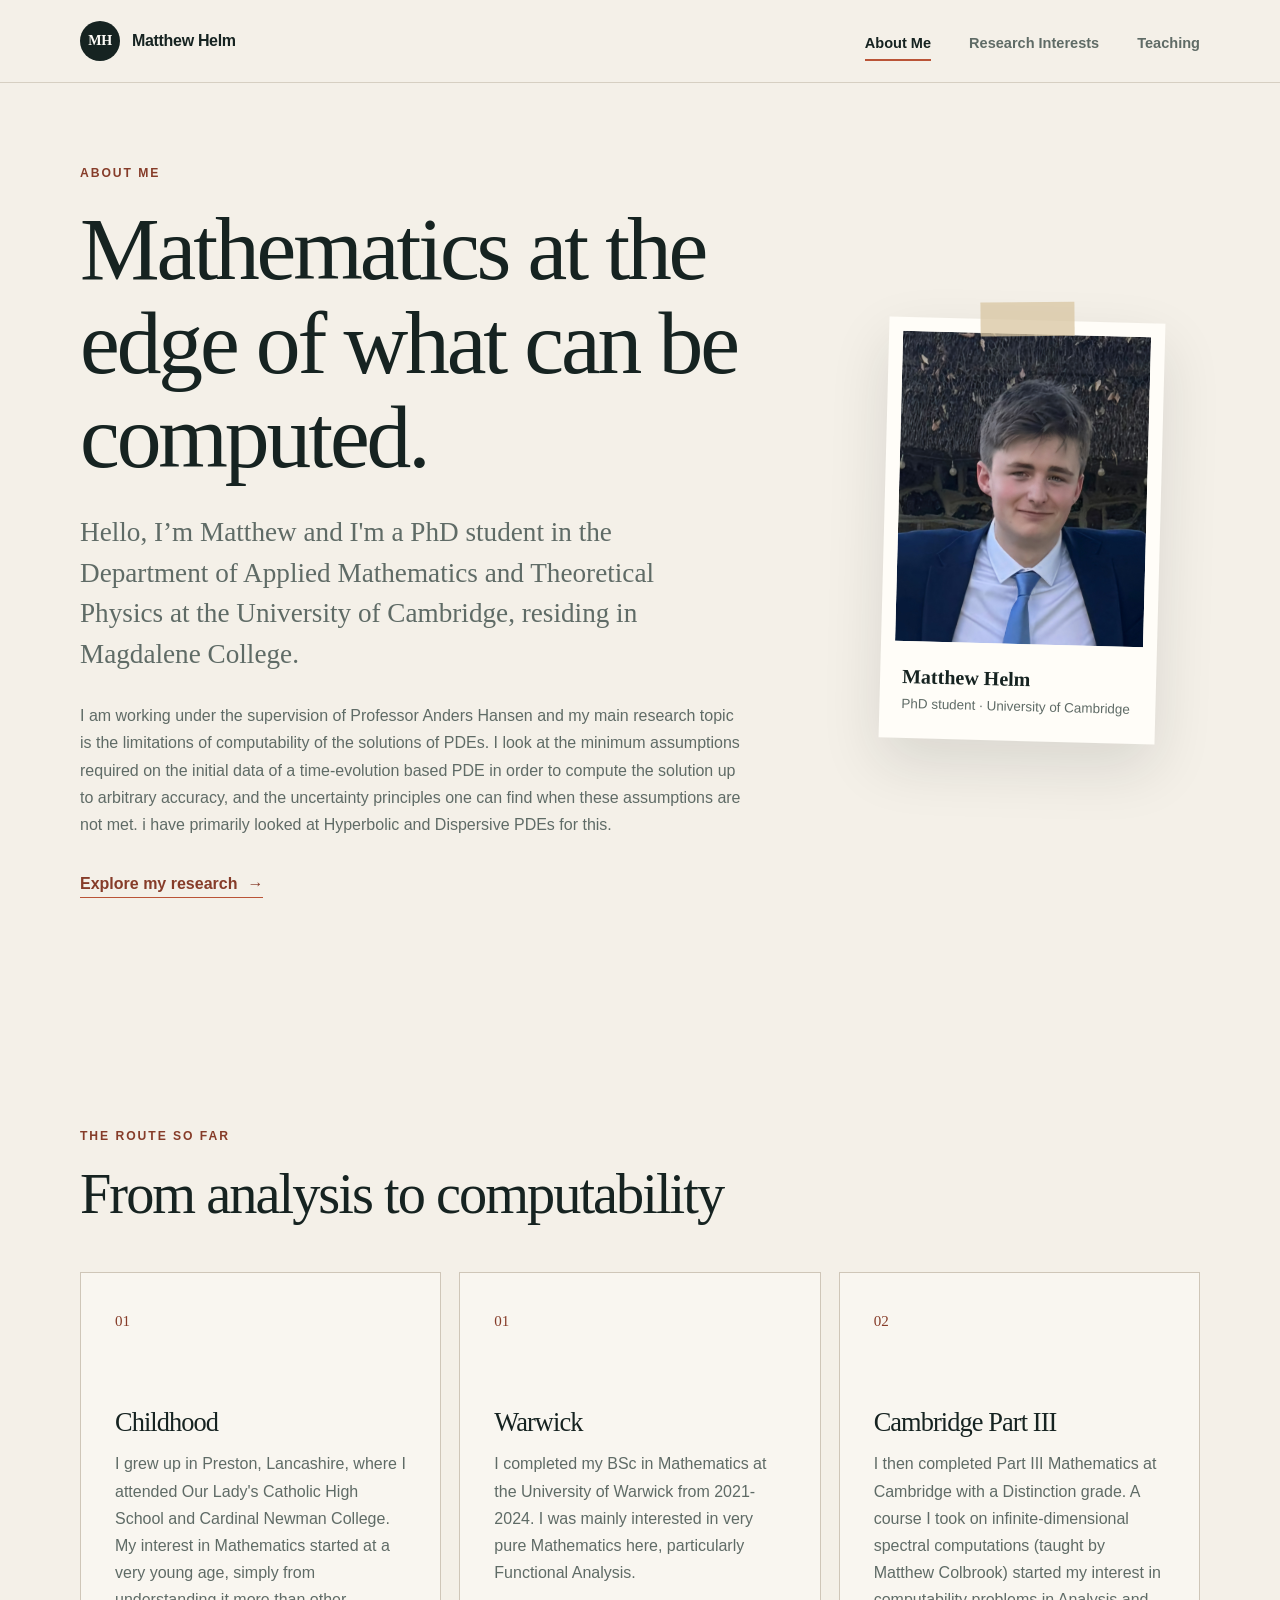
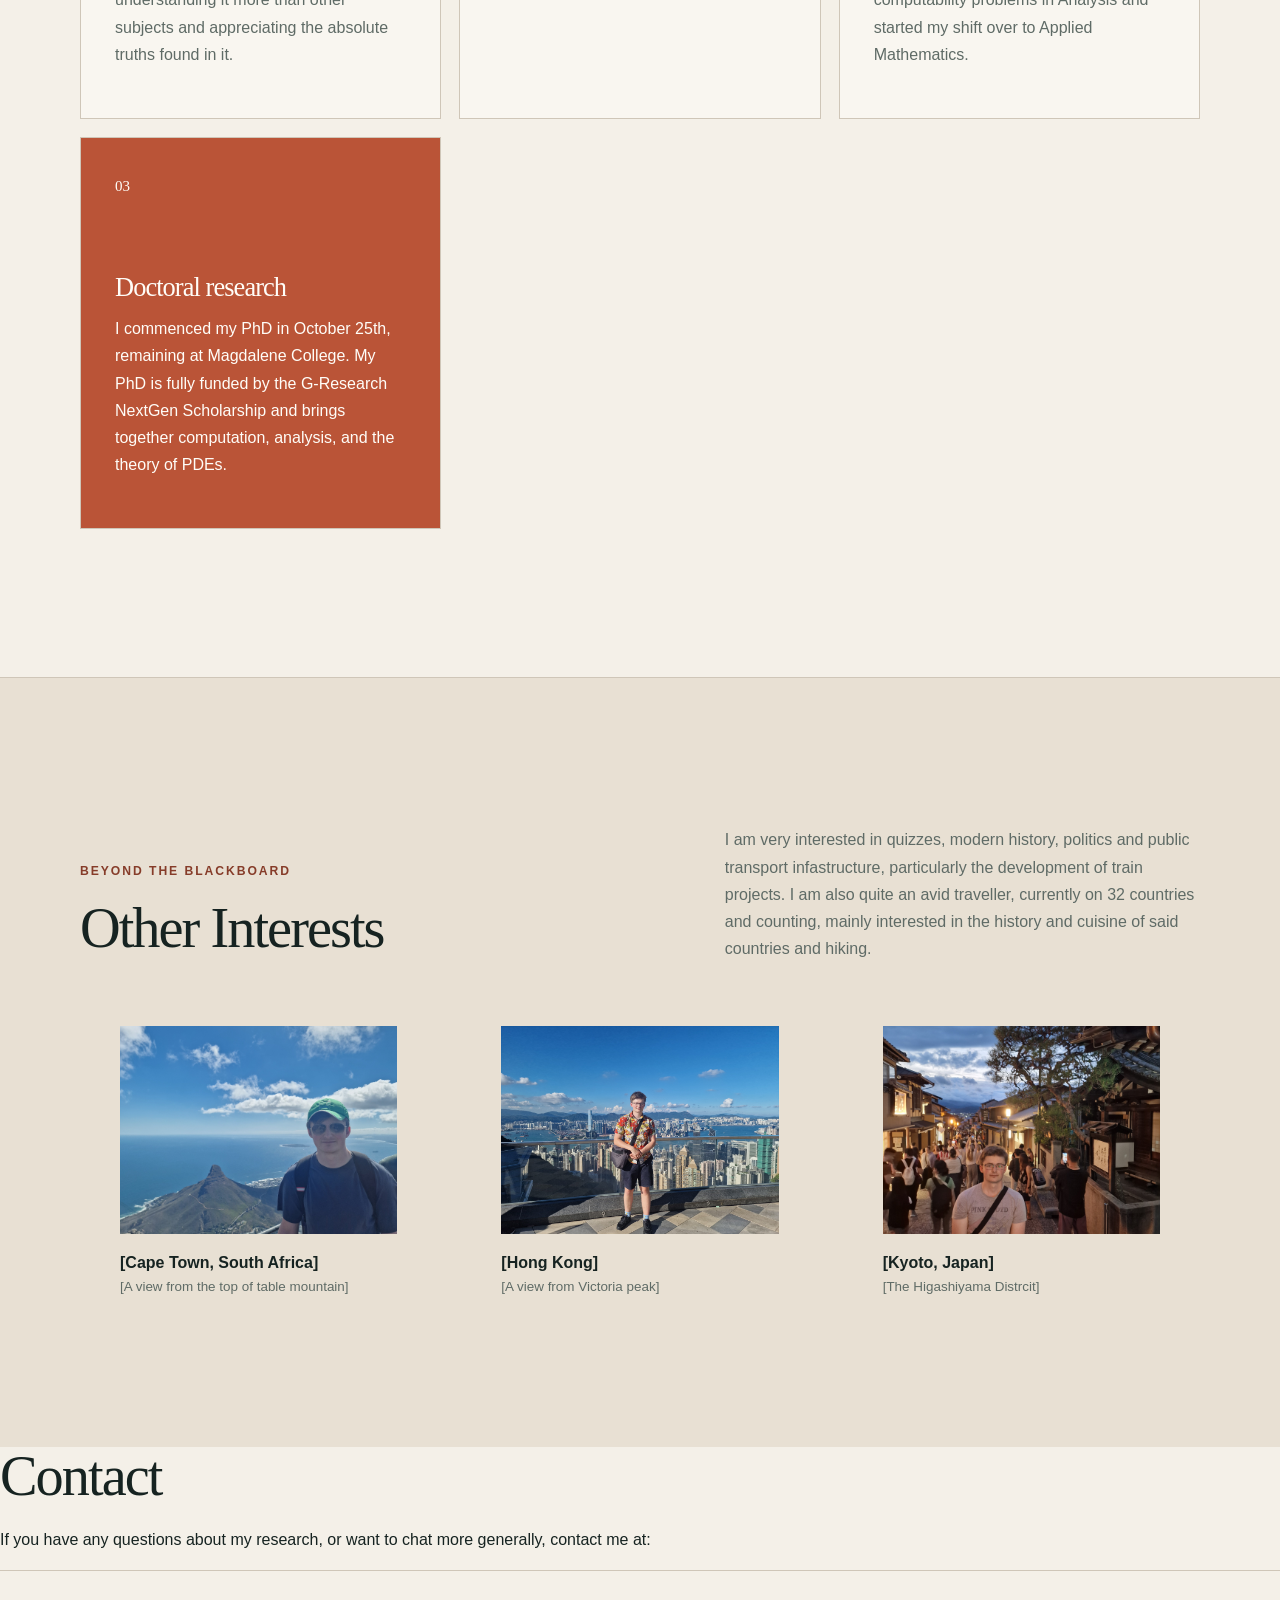
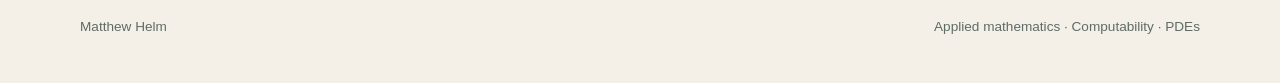
==== commit eb819b53: "Add contact section to index.html Added a contact section with an email link for inquiries." ====
--- a/index.html
+++ b/index.html
@@ -144,6 +144,16 @@
         </div>
       </div>
     </section>
+
+  <section>
+    <h2>
+      Contact
+    </h2>
+    <p>
+      If you have any questions about my research, or want to chat more generally, contact me at:
+      <a href="mailto:helm.matthew.d@gmail.com"></a>
+    </p>
+  </section>
   </main>
 
   <footer class="site-footer">
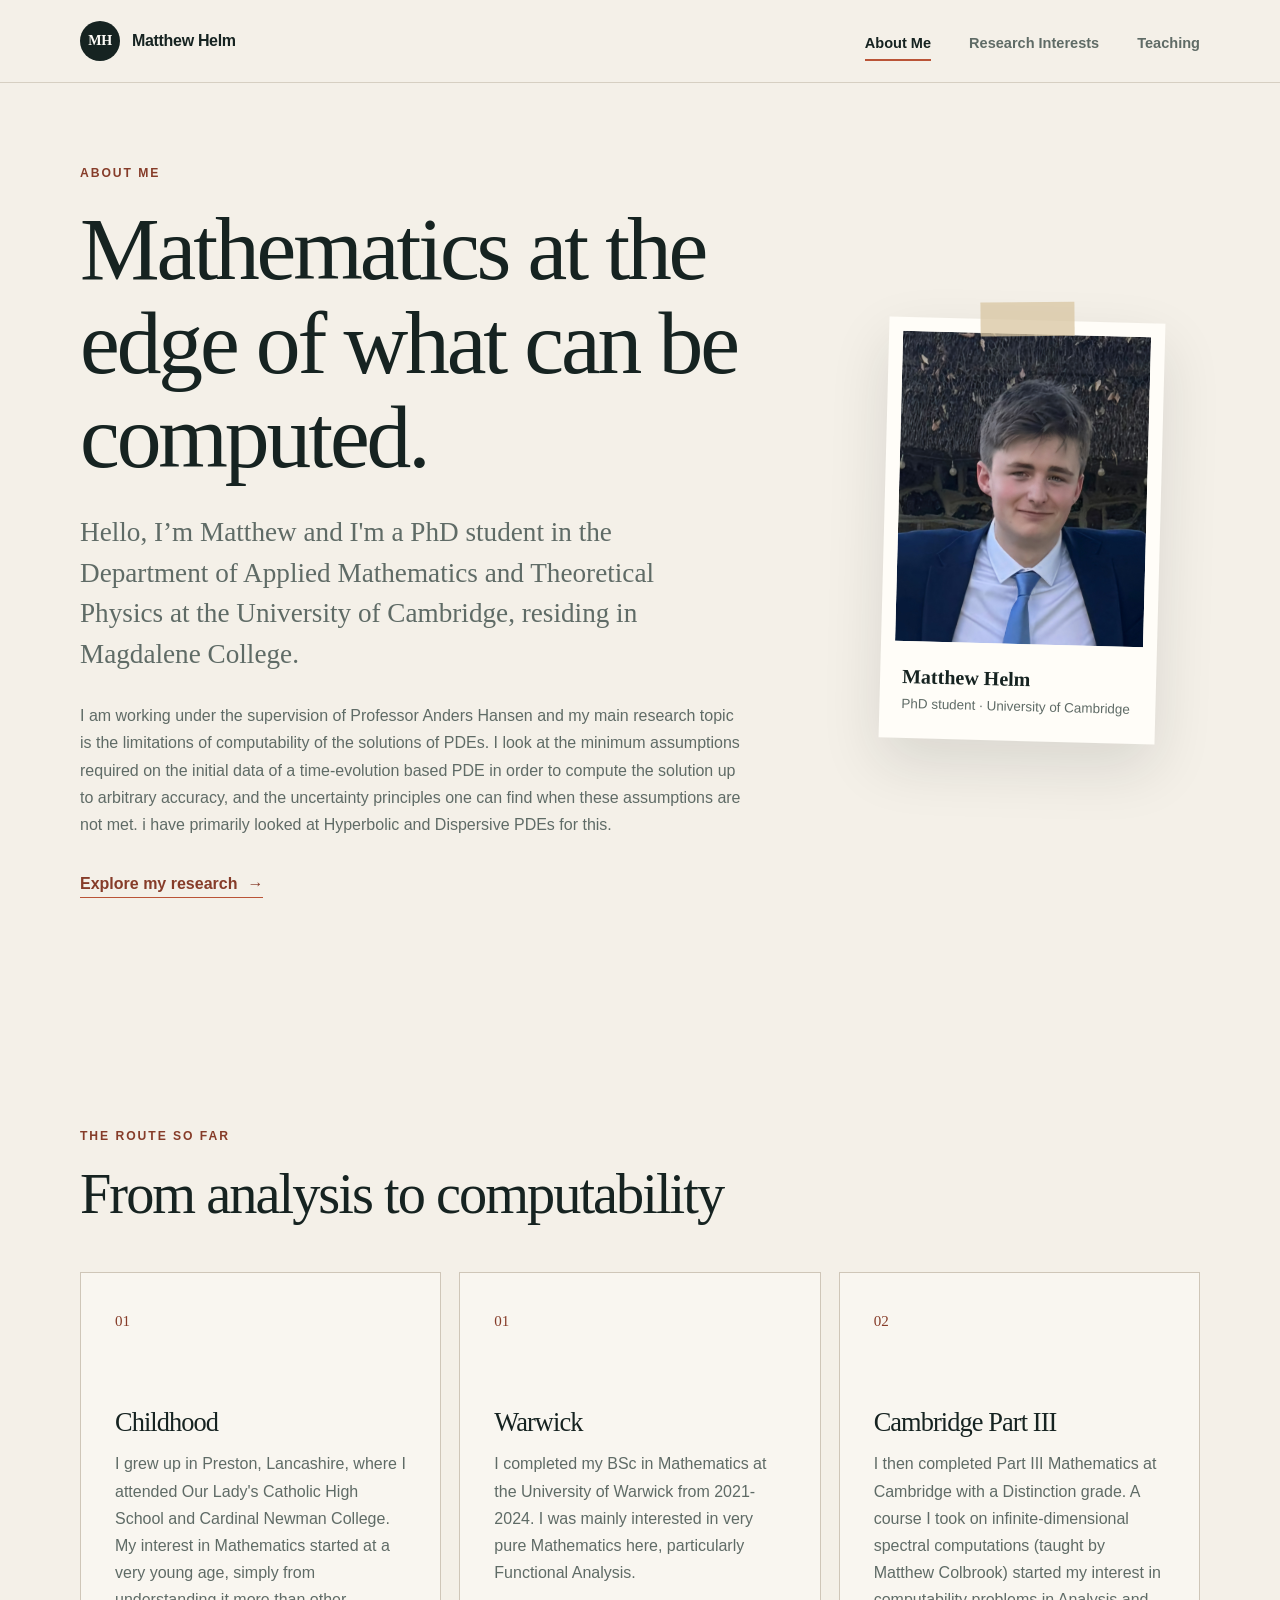
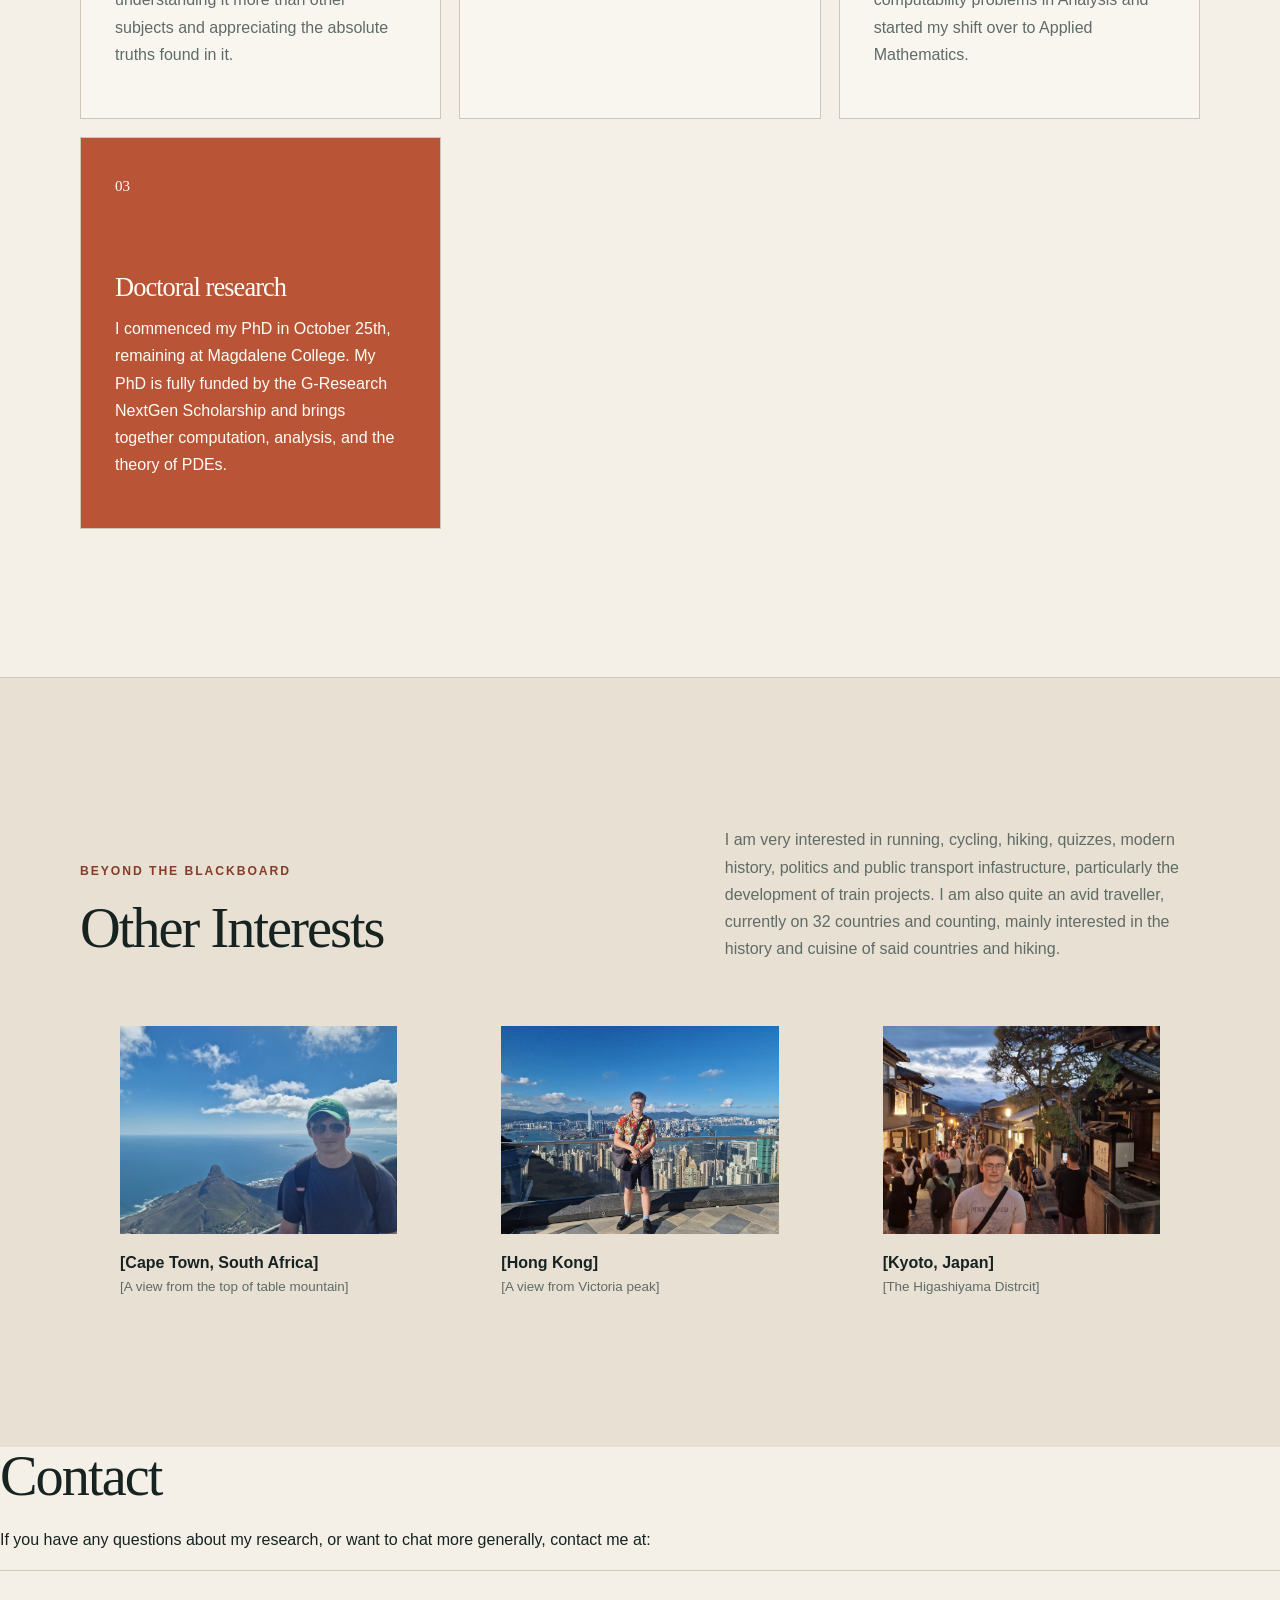
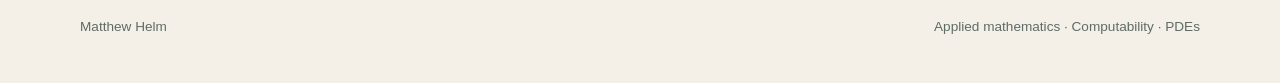
==== commit 3d1acd77: "Update interests in index.html" ====
--- a/index.html
+++ b/index.html
@@ -110,7 +110,7 @@
             <h2>Other Interests</h2>
           </div>
           <p>
-            I am very interested in quizzes, modern history, politics and public transport infastructure, particularly the development of train projects.
+            I am very interested in running, cycling, hiking, quizzes, modern history, politics and public transport infastructure, particularly the development of train projects.
             I am also quite an avid traveller, currently on 32 countries and counting, mainly interested in the history and cuisine of said countries and hiking.
           </p>
         </div>
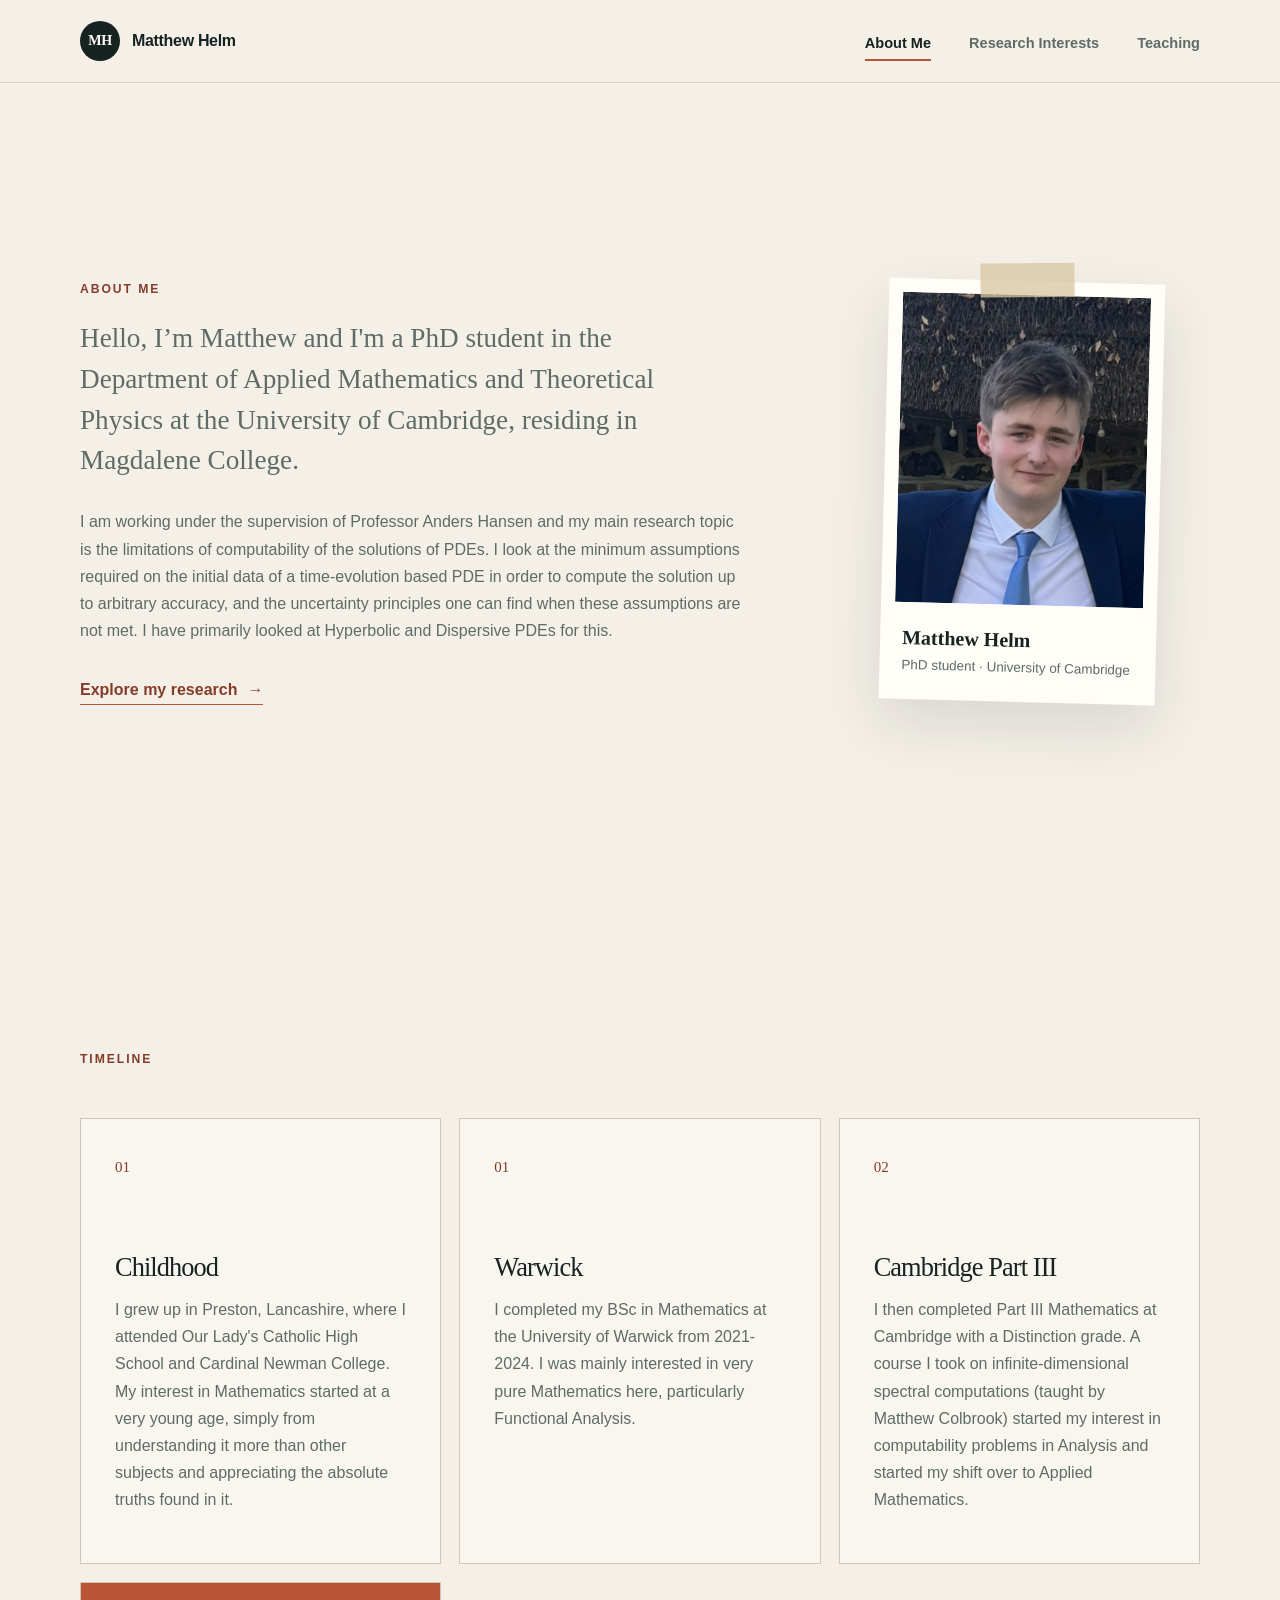
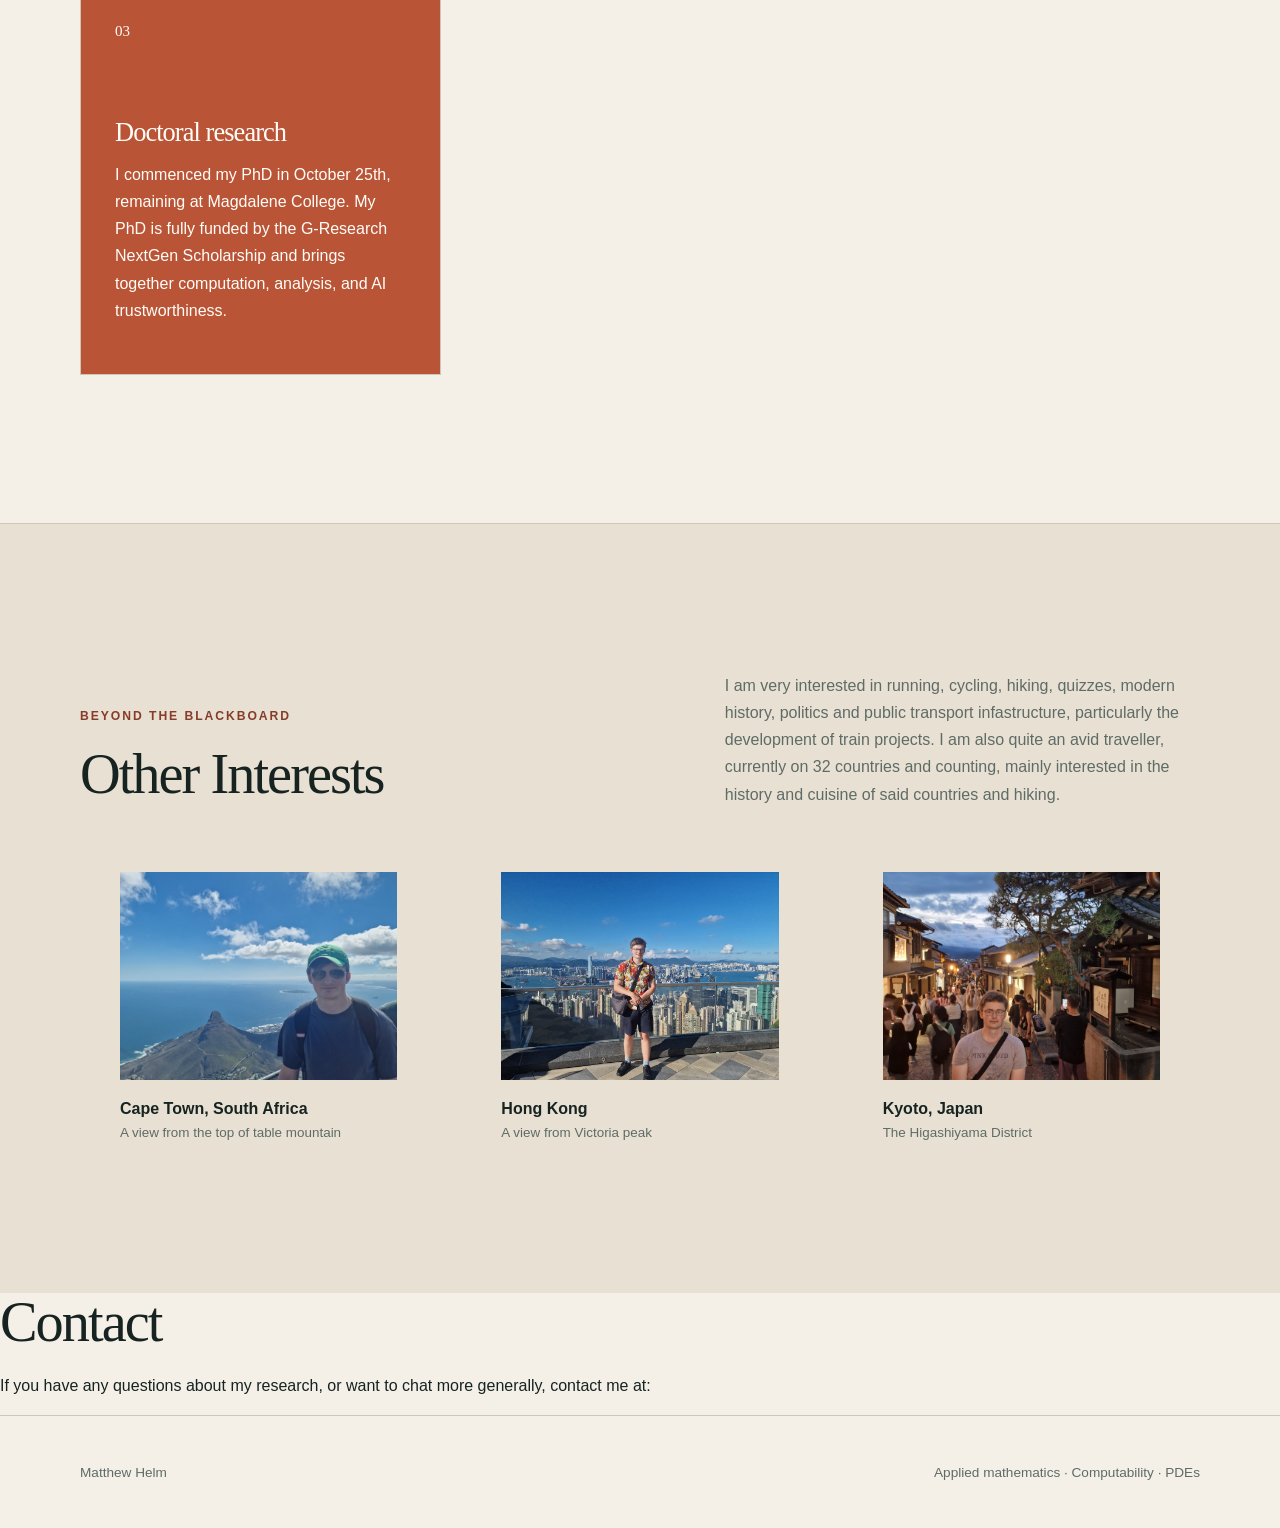
==== commit 36cf6dbc: "Update content and captions in index.html" ====
--- a/index.html
+++ b/index.html
@@ -28,7 +28,6 @@
     <section class="hero shell">
       <div class="hero-copy">
         <p class="eyebrow">About Me</p>
-        <h1>Mathematics at the edge of what can be computed.</h1>
         <p class="lead">
           Hello, I’m Matthew and I'm a PhD student in the Department of Applied Mathematics
           and Theoretical Physics at the University of Cambridge, residing in Magdalene College.
@@ -36,7 +35,7 @@
         <p>
           I am working under the supervision of Professor Anders Hansen and my main research topic is the limitations of computability of the solutions of PDEs.
           I look at the minimum assumptions required on the initial data of a time-evolution based PDE in order to compute the solution up to arbitrary accuracy,
-          and the uncertainty principles one can find when these assumptions are not met. i have primarily looked at Hyperbolic and Dispersive PDEs for this.
+          and the uncertainty principles one can find when these assumptions are not met. I have primarily looked at Hyperbolic and Dispersive PDEs for this.
         </p>
         <a class="text-link" href="research.html">Explore my research <span aria-hidden="true">→</span></a>
       </div>
@@ -60,8 +59,7 @@
 
     <section class="section shell">
       <div class="section-heading">
-        <p class="eyebrow">The route so far</p>
-        <h2>From analysis to computability</h2>
+        <p class="eyebrow">Timeline</p>
       </div>
 
       <div class="story-grid">
@@ -96,7 +94,7 @@
           <h3>Doctoral research</h3>
           <p>
             I commenced my PhD in October 25th, remaining at Magdalene College. My PhD is fully funded by the G-Research NextGen Scholarship and brings
-            together computation, analysis, and the theory of PDEs.
+            together computation, analysis, and AI trustworthiness.
           </p>
         </article>
       </div>
@@ -121,7 +119,7 @@
   src="images/travel-1.jpg"
   alt="View from Table Mountain in Cape Town"
 >
-            <figcaption><strong>[Cape Town, South Africa]</strong><span>[A view from the top of table mountain]</span></figcaption>
+            <figcaption><strong>Cape Town, South Africa</strong><span>A view from the top of table mountain</span></figcaption>
           </figure>
 
           <figure class="travel-card">
@@ -130,7 +128,7 @@
   src="images/travel-2.jpg"
   alt="View from Victoria Peak in Hong Kong"
 >
-            <figcaption><strong>[Hong Kong]</strong><span>[A view from Victoria peak]</span></figcaption>
+            <figcaption><strong>Hong Kong</strong><span>A view from Victoria peak</span></figcaption>
           </figure>
 
           <figure class="travel-card">
@@ -139,7 +137,7 @@
   src="images/travel-3.jpg"
   alt="Kyoto"
 >
-            <figcaption><strong>[Kyoto, Japan]</strong><span>[The Higashiyama Distrcit]</span></figcaption>
+            <figcaption><strong>Kyoto, Japan</strong><span>The Higashiyama District</span></figcaption>
           </figure>
         </div>
       </div>
